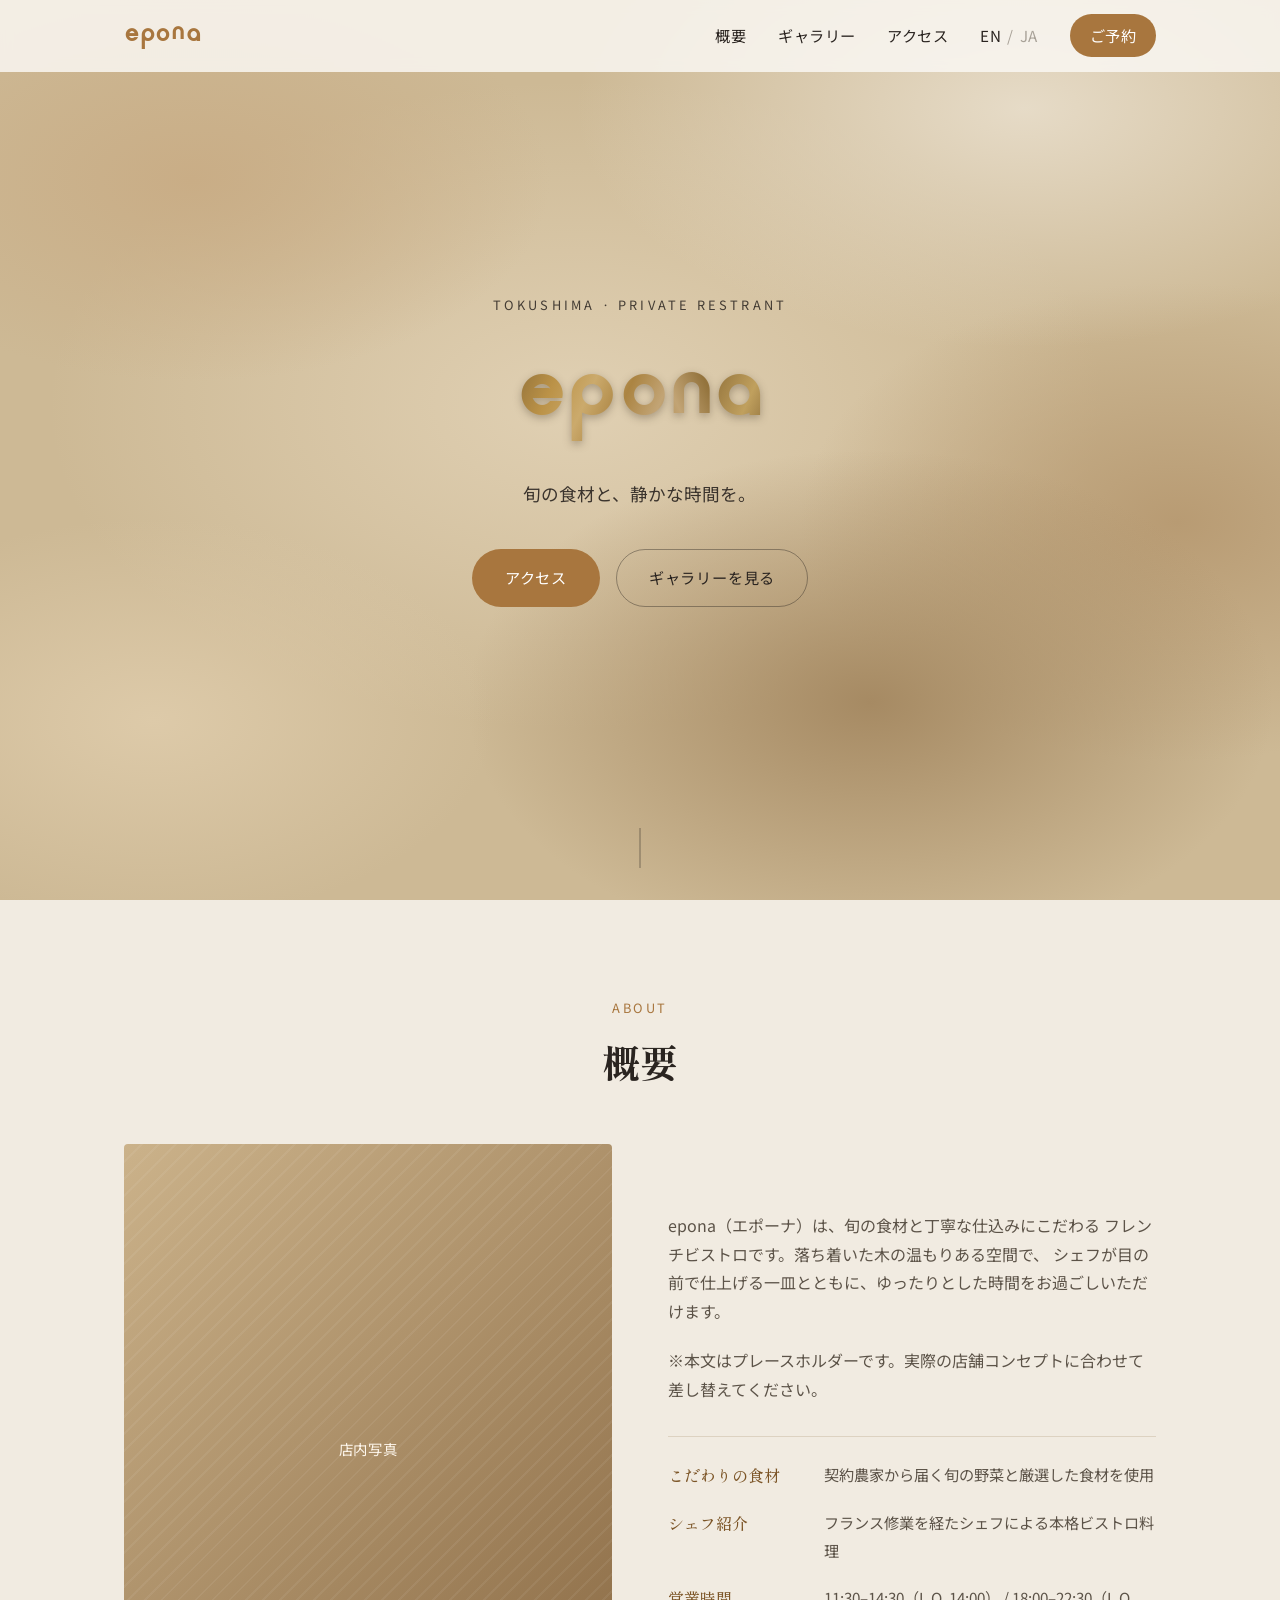
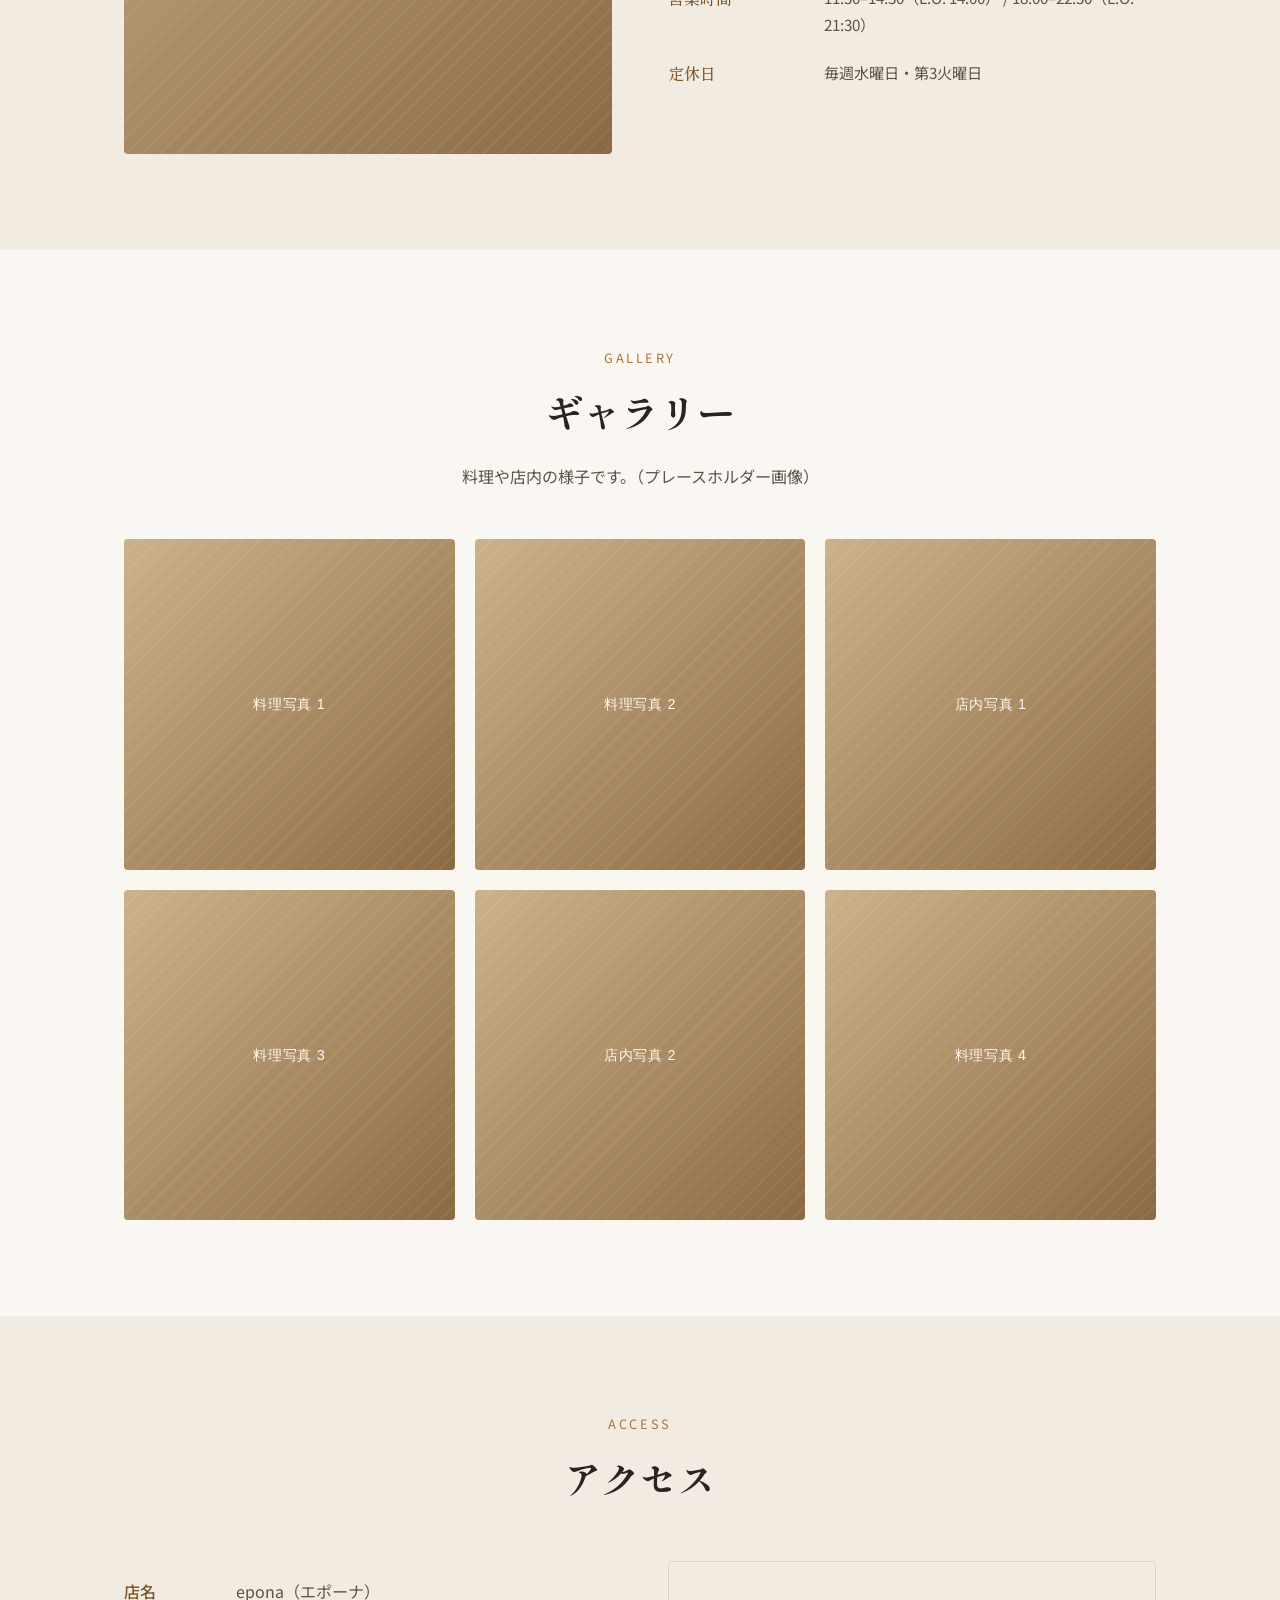
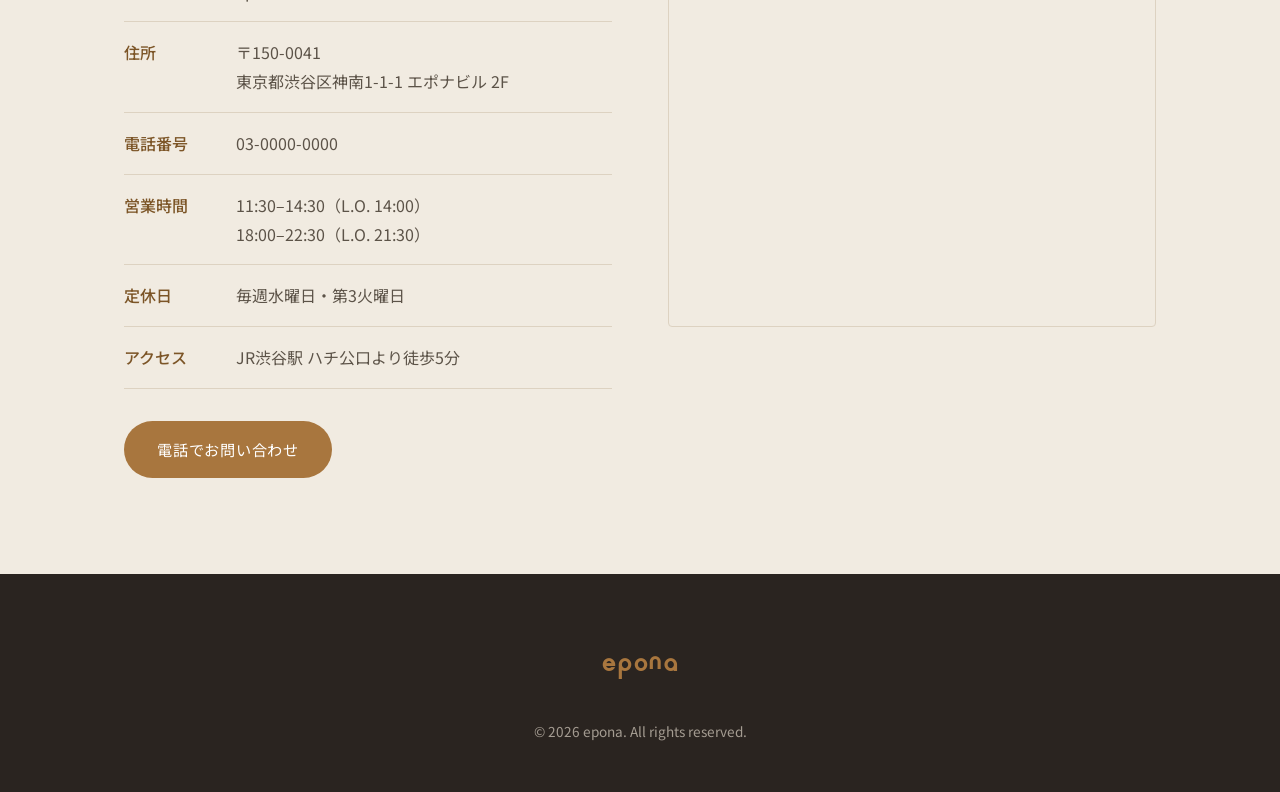
==== index.html @ c5a146dd "HEROエリアのロゴ色を変更 - 文字色をゴールド+グラデーションに変更 - 影を追加" ====
<!DOCTYPE html>
<html lang="ja">
<head>
<meta charset="UTF-8">
<meta name="viewport" content="width=device-width, initial-scale=1.0">
<title>epona | レストラン</title>
<meta name="description" content="epona（エポーナ）の公式ページ。こだわりの料理と落ち着いた空間をご紹介します。">
<link rel="preconnect" href="https://fonts.googleapis.com">
<link rel="preconnect" href="https://fonts.gstatic.com" crossorigin>
<link href="https://fonts.googleapis.com/css2?family=Shippori+Mincho:wght@500;700&family=Noto+Sans+JP:wght@300;400;500;700&display=swap" rel="stylesheet">
<link rel="stylesheet" href="css/style.css">
</head>
<body>

<header class="header" id="header">
  <div class="header__inner container">
    <a href="#top" class="logo" aria-label="epona"><span aria-hidden="true">epo<span class="n-flip n-flip-logo">u</span>a</span></a>
    <nav class="nav" id="nav">
      <a href="#about" class="nav__link">概要</a>
      <a href="#gallery" class="nav__link">ギャラリー</a>
      <a href="#access" class="nav__link">アクセス</a>
      <div class="nav__lang">
        <a href="/en/" class="nav__lang-item">EN</a>
        <span class="nav__lang-sep" aria-hidden="true">/</span>
        <span class="nav__lang-item is-current" aria-current="page">JA</span>
      </div>
      <a href="tel:0300000000" class="nav__link nav__link--cta">ご予約</a>
    </nav>
    <button class="hamburger" id="hamburger" aria-label="メニューを開く" aria-expanded="false">
      <span></span><span></span><span></span>
    </button>
  </div>
</header>

<main>

  <!-- ===== Hero ===== -->
  <section class="hero" id="top">
    <div class="hero__bg" aria-hidden="true"></div>
    <div class="hero__content">
      <p class="hero__eyebrow">TOKUSHIMA · PRIVATE RESTRANT</p>
      <h1 class="hero__title" aria-label="epona"><span aria-hidden="true" class="gold-text">epo<span class="n-flip">u</span>a</span></h1>
      <p class="hero__lead">旬の食材と、静かな時間を。</p>
      <div class="hero__actions">
        <a href="#access" class="btn btn--primary">アクセス</a>
        <a href="#gallery" class="btn btn--outline">ギャラリーを見る</a>
      </div>
    </div>
    <a href="#about" class="scroll-cue" aria-label="下にスクロール">
      <span></span>
    </a>
  </section>

  <!-- ===== 概要 ===== -->
  <section class="section about" id="about">
    <div class="container">
      <p class="section__eyebrow">ABOUT</p>
      <h2 class="section__title">概要</h2>

      <div class="about__grid">
        <div class="about__image placeholder-img" aria-hidden="true">
          <span>店内写真</span>
        </div>
        <div class="about__text">
          <p>
            epona（エポーナ）は、旬の食材と丁寧な仕込みにこだわる
            フレンチビストロです。落ち着いた木の温もりある空間で、
            シェフが目の前で仕上げる一皿とともに、ゆったりとした時間をお過ごしいただけます。
          </p>
          <p>
            ※本文はプレースホルダーです。実際の店舗コンセプトに合わせて差し替えてください。
          </p>

          <ul class="about__features">
            <li>
              <strong>こだわりの食材</strong>
              <span>契約農家から届く旬の野菜と厳選した食材を使用</span>
            </li>
            <li>
              <strong>シェフ紹介</strong>
              <span>フランス修業を経たシェフによる本格ビストロ料理</span>
            </li>
            <li>
              <strong>営業時間</strong>
              <span>11:30–14:30（L.O. 14:00） / 18:00–22:30（L.O. 21:30）</span>
            </li>
            <li>
              <strong>定休日</strong>
              <span>毎週水曜日・第3火曜日</span>
            </li>
          </ul>
        </div>
      </div>
    </div>
  </section>

  <!-- ===== ギャラリー ===== -->
  <section class="section gallery" id="gallery">
    <div class="container">
      <p class="section__eyebrow">GALLERY</p>
      <h2 class="section__title">ギャラリー</h2>
      <p class="section__lead">料理や店内の様子です。（プレースホルダー画像）</p>

      <div class="gallery__grid">
        <button class="gallery__item placeholder-img" data-caption="料理写真 1"><span>料理写真 1</span></button>
        <button class="gallery__item placeholder-img" data-caption="料理写真 2"><span>料理写真 2</span></button>
        <button class="gallery__item placeholder-img" data-caption="店内写真 1"><span>店内写真 1</span></button>
        <button class="gallery__item placeholder-img" data-caption="料理写真 3"><span>料理写真 3</span></button>
        <button class="gallery__item placeholder-img" data-caption="店内写真 2"><span>店内写真 2</span></button>
        <button class="gallery__item placeholder-img" data-caption="料理写真 4"><span>料理写真 4</span></button>
      </div>
    </div>

    <div class="lightbox" id="lightbox">
      <button class="lightbox__close" id="lightboxClose" aria-label="閉じる">&times;</button>
      <div class="lightbox__content placeholder-img">
        <span id="lightboxCaption">料理写真</span>
      </div>
    </div>
  </section>

  <!-- ===== アクセス ===== -->
  <section class="section access" id="access">
    <div class="container">
      <p class="section__eyebrow">ACCESS</p>
      <h2 class="section__title">アクセス</h2>

      <div class="access__grid">
        <div class="access__info">
          <dl>
            <div class="access__row">
              <dt>店名</dt>
              <dd>epona（エポーナ）</dd>
            </div>
            <div class="access__row">
              <dt>住所</dt>
              <dd>〒150-0041<br>東京都渋谷区神南1-1-1 エポナビル 2F</dd>
            </div>
            <div class="access__row">
              <dt>電話番号</dt>
              <dd><a href="tel:0300000000">03-0000-0000</a></dd>
            </div>
            <div class="access__row">
              <dt>営業時間</dt>
              <dd>11:30–14:30（L.O. 14:00）<br>18:00–22:30（L.O. 21:30）</dd>
            </div>
            <div class="access__row">
              <dt>定休日</dt>
              <dd>毎週水曜日・第3火曜日</dd>
            </div>
            <div class="access__row">
              <dt>アクセス</dt>
              <dd>JR渋谷駅 ハチ公口より徒歩5分</dd>
            </div>
          </dl>
          <a href="tel:0300000000" class="btn btn--primary access__call">電話でお問い合わせ</a>
        </div>

        <div class="access__map">
          <iframe
            title="店舗地図"
            src="https://www.google.com/maps?q=%E6%9D%B1%E4%BA%AC%E9%83%BD%E6%B8%8B%E8%B0%B7%E5%8C%BA%E7%A5%9E%E5%8D%971-1-1&z=16&output=embed"
            width="100%"
            height="100%"
            style="border:0;"
            allowfullscreen=""
            loading="lazy"
            referrerpolicy="no-referrer-when-downgrade">
          </iframe>
        </div>
      </div>
    </div>
  </section>

</main>

<footer class="footer">
  <div class="container footer__inner">
    <p class="logo logo--footer" aria-label="epona"><span aria-hidden="true">epo<span class="n-flip n-flip-logo">u</span>a</span></p>
    <p class="footer__copy">&copy; 2026 epona. All rights reserved.</p>
  </div>
</footer>

<script src="js/script.js"></script>
</body>
</html>
---- css/style.css ----
@font-face {
  font-family: "Aqua Grotesque";
  src: url("../fonts/aqua.ttf") format("truetype");
  font-weight: normal;
  font-style: normal;
  font-display: swap;
}

:root {
  --color-bg: #faf7f2;
  --color-bg-alt: #f1ebe1;
  --color-ink: #2a2420;
  --color-ink-soft: #5c5348;
  --color-accent: #a8763e;
  --color-accent-dark: #7c5527;
  --color-line: #ddd2c1;
  --font-serif: "Shippori Mincho", serif;
  --font-sans: "Noto Sans JP", sans-serif;
  --font-logo: "Aqua Grotesque", sans-serif;
  --header-h: 72px;
}

* {
  box-sizing: border-box;
}

html {
  scroll-behavior: smooth;
}

body {
  margin: 0;
  font-family: var(--font-sans);
  color: var(--color-ink);
  background: var(--color-bg);
  line-height: 1.8;
}

img {
  max-width: 100%;
  display: block;
}

a {
  color: inherit;
  text-decoration: none;
}

.container {
  max-width: 1080px;
  margin: 0 auto;
  padding: 0 24px;
}

/* ===== Placeholder image blocks ===== */
.placeholder-img {
  background:
    repeating-linear-gradient(135deg, rgba(255,255,255,0.06) 0 2px, transparent 2px 12px),
    linear-gradient(135deg, #cbb28a, #8a6a44);
  color: #fff8ee;
  display: flex;
  align-items: center;
  justify-content: center;
  text-align: center;
  font-size: 0.9rem;
  letter-spacing: 0.05em;
  border: none;
  cursor: default;
}

/* ===== Header ===== */
.header {
  position: fixed;
  top: 0;
  left: 0;
  right: 0;
  height: var(--header-h);
  display: flex;
  align-items: center;
  z-index: 100;
  background: rgba(250, 247, 242, 0.85);
  backdrop-filter: blur(6px);
  border-bottom: 1px solid transparent;
  transition: background 0.3s ease, border-color 0.3s ease;
}

.header__inner {
  display: flex;
  align-items: center;
  justify-content: space-between;
  width: 100%;
}

.n-flip {
  display: inline-block;
  transform: scaleY(-1) translateY(var(--n-flip-offset, 0.05em));
}

.n-flip-logo {
  --n-flip-offset: 0.085em;
}

.gold-text .n-flip {
  background-image: inherit;
  background-size: 480% 100%;
  background-position: 74% center;
  background-clip: text;
  -webkit-background-clip: text;
  -webkit-text-fill-color: transparent;
}

.logo {
  font-family: var(--font-logo);
  font-size: 1.4rem;
  font-weight: 700;
  letter-spacing: 0.03em;
  color: var(--color-ink);
}

.logo span {
  color: var(--color-accent);
}

.nav {
  display: flex;
  align-items: center;
  gap: 32px;
}

.nav__link {
  font-size: 0.95rem;
  letter-spacing: 0.03em;
  position: relative;
}

.nav__link:not(.nav__link--cta)::after {
  content: "";
  position: absolute;
  left: 0;
  bottom: -4px;
  width: 0;
  height: 1px;
  background: var(--color-accent);
  transition: width 0.25s ease;
}

.nav__link:not(.nav__link--cta):hover::after {
  width: 100%;
}

.nav__link--cta {
  background: var(--color-accent);
  color: #fff;
  padding: 8px 20px;
  border-radius: 999px;
  transition: background 0.2s ease;
}

.nav__link--cta:hover {
  background: var(--color-accent-dark);
}

.nav__lang {
  display: flex;
  align-items: center;
  justify-content: center;
  gap: 6px;
  font-size: 0.95rem;
  letter-spacing: 0.03em;
}

.nav__lang-sep {
  color: var(--color-ink-soft);
  opacity: 0.5;
}

.nav__lang-item:not(.is-current) {
  position: relative;
}

.nav__lang-item:not(.is-current)::after {
  content: "";
  position: absolute;
  left: 0;
  bottom: -4px;
  width: 0;
  height: 1px;
  background: var(--color-accent);
  transition: width 0.25s ease;
}

.nav__lang-item:not(.is-current):hover::after {
  width: 100%;
}

.nav__lang-item.is-current {
  color: var(--color-ink-soft);
  opacity: 0.5;
  pointer-events: none;
}

.hamburger {
  display: none;
  flex-direction: column;
  justify-content: center;
  gap: 5px;
  width: 40px;
  height: 40px;
  background: none;
  border: none;
  cursor: pointer;
  padding: 0;
}

.hamburger span {
  display: block;
  height: 2px;
  background: var(--color-ink);
  border-radius: 2px;
  transition: transform 0.25s ease, opacity 0.25s ease;
}

.hamburger.is-open span:nth-child(1) {
  transform: translateY(7px) rotate(45deg);
}
.hamburger.is-open span:nth-child(2) {
  opacity: 0;
}
.hamburger.is-open span:nth-child(3) {
  transform: translateY(-7px) rotate(-45deg);
}

/* ===== Hero ===== */
.hero {
  position: relative;
  height: 100vh;
  min-height: 560px;
  display: flex;
  align-items: center;
  justify-content: center;
  text-align: center;
  overflow: hidden;
  color: var(--color-ink);
}

.hero__bg {
  position: absolute;
  inset: 0;
  background:
    radial-gradient(ellipse 40% 32% at 15% 20%, #c9ad86 0%, transparent 70%),
    radial-gradient(ellipse 50% 38% at 80% 12%, #e6dbc7 0%, transparent 70%),
    radial-gradient(ellipse 45% 40% at 68% 78%, #a68a63 0%, transparent 70%),
    radial-gradient(ellipse 38% 32% at 12% 80%, #ddcaa9 0%, transparent 70%),
    radial-gradient(ellipse 42% 38% at 92% 58%, #b89b73 0%, transparent 70%),
    radial-gradient(ellipse 55% 48% at 45% 45%, #e0d0b3 0%, transparent 75%),
    #cdb995;
  z-index: -1;
}

.hero__eyebrow {
  letter-spacing: 0.25em;
  font-size: 0.8rem;
  margin: 0 0 16px;
  opacity: 0.85;
}

.hero__title {
  font-family: var(--font-logo);
  font-size: clamp(2.6rem, 7vw, 4.5rem);
  margin: 0 0 16px;
  letter-spacing: 0.02em;
}

.gold-text {
  color: #b8860b;
  background-image: linear-gradient(
    115deg,
    #8a6b38 0%,
    #bb9247 18%,
    #cbaa6c 32%,
    #ab8442 45%,
    #c2a475 58%,
    #93733c 72%,
    #c0a05e 88%,
    #8a6b38 100%
  );
  background-clip: text;
  -webkit-background-clip: text;
  -webkit-text-fill-color: transparent;
  filter: drop-shadow(0 3px 4px rgba(40, 28, 10, 0.3));
}

.hero__lead {
  font-size: 1.1rem;
  margin: 0 0 40px;
  opacity: 0.9;
}

.hero__actions {
  display: flex;
  gap: 16px;
  justify-content: center;
  flex-wrap: wrap;
}

.btn {
  display: inline-block;
  padding: 14px 32px;
  border-radius: 999px;
  font-size: 0.95rem;
  letter-spacing: 0.05em;
  border: 1px solid transparent;
  transition: transform 0.2s ease, background 0.2s ease, color 0.2s ease;
}

.btn:hover {
  transform: translateY(-2px);
}

.btn--primary {
  background: var(--color-accent);
  color: #fff;
}

.btn--primary:hover {
  background: var(--color-accent-dark);
}

.btn--outline {
  border-color: rgba(42, 36, 32, 0.4);
  color: var(--color-ink);
}

.btn--outline:hover {
  background: rgba(42, 36, 32, 0.08);
}

.scroll-cue {
  position: absolute;
  bottom: 32px;
  left: 50%;
  transform: translateX(-50%);
}

.scroll-cue span {
  display: block;
  width: 1px;
  height: 40px;
  background: rgba(42, 36, 32, 0.5);
  animation: scrollCue 1.8s ease-in-out infinite;
}

@keyframes scrollCue {
  0% { transform: scaleY(0); transform-origin: top; opacity: 0; }
  40% { transform: scaleY(1); transform-origin: top; opacity: 1; }
  60% { transform: scaleY(1); transform-origin: bottom; opacity: 1; }
  100% { transform: scaleY(0); transform-origin: bottom; opacity: 0; }
}

/* ===== Sections ===== */
.section {
  padding: 96px 0;
}

.section:nth-of-type(even) {
  background: var(--color-bg-alt);
}

.section__eyebrow {
  color: var(--color-accent);
  letter-spacing: 0.2em;
  font-size: 0.8rem;
  margin: 0 0 8px;
  text-align: center;
}

.section__title {
  font-family: var(--font-serif);
  font-size: clamp(1.8rem, 4vw, 2.4rem);
  text-align: center;
  margin: 0 0 16px;
}

.section__lead {
  text-align: center;
  color: var(--color-ink-soft);
  margin: 0 0 48px;
}

/* ===== About ===== */
.about__grid {
  display: grid;
  grid-template-columns: 1fr 1fr;
  gap: 56px;
  align-items: center;
  margin-top: 48px;
}

.about__image {
  aspect-ratio: 4 / 5;
  border-radius: 4px;
}

.about__text p {
  color: var(--color-ink-soft);
  margin: 0 0 20px;
}

.about__features {
  list-style: none;
  margin: 32px 0 0;
  padding: 24px 0 0;
  border-top: 1px solid var(--color-line);
  display: grid;
  gap: 20px;
}

.about__features li {
  display: grid;
  grid-template-columns: 140px 1fr;
  gap: 16px;
}

.about__features strong {
  font-family: var(--font-serif);
  color: var(--color-accent-dark);
  font-weight: 500;
}

.about__features span {
  color: var(--color-ink-soft);
  font-size: 0.95rem;
}

/* ===== Gallery ===== */
.gallery__grid {
  display: grid;
  grid-template-columns: repeat(3, 1fr);
  gap: 20px;
}

.gallery__item {
  aspect-ratio: 1 / 1;
  border-radius: 4px;
  width: 100%;
  padding: 0;
  transition: transform 0.25s ease, box-shadow 0.25s ease;
}

.gallery__item:hover {
  transform: translateY(-4px);
  box-shadow: 0 12px 24px rgba(42, 36, 32, 0.15);
}

.lightbox {
  position: fixed;
  inset: 0;
  background: rgba(20, 15, 10, 0.85);
  display: none;
  align-items: center;
  justify-content: center;
  z-index: 200;
  padding: 40px;
}

.lightbox.is-open {
  display: flex;
}

.lightbox__content {
  width: min(600px, 100%);
  aspect-ratio: 4 / 3;
  border-radius: 8px;
  font-size: 1.1rem;
}

.lightbox__close {
  position: absolute;
  top: 24px;
  right: 32px;
  background: none;
  border: none;
  color: #fff8ee;
  font-size: 2.5rem;
  line-height: 1;
  cursor: pointer;
}

/* ===== Access ===== */
.access__grid {
  display: grid;
  grid-template-columns: 1fr 1fr;
  gap: 56px;
  align-items: start;
  margin-top: 48px;
}

.access__info dl {
  margin: 0;
}

.access__row {
  display: grid;
  grid-template-columns: 96px 1fr;
  gap: 16px;
  padding: 16px 0;
  border-bottom: 1px solid var(--color-line);
}

.access__row dt {
  color: var(--color-accent-dark);
  font-weight: 500;
}

.access__row dd {
  margin: 0;
  color: var(--color-ink-soft);
}

.access__call {
  margin-top: 32px;
  display: inline-block;
}

.access__map {
  aspect-ratio: 4 / 3;
  border-radius: 4px;
  overflow: hidden;
  border: 1px solid var(--color-line);
}

/* ===== Footer ===== */
.footer {
  background: var(--color-ink);
  color: #d8cfc2;
  padding: 48px 0;
}

.footer__inner {
  display: flex;
  flex-direction: column;
  align-items: center;
  gap: 12px;
  text-align: center;
}

.logo--footer {
  color: #fff8ee;
}

.footer__copy {
  font-size: 0.85rem;
  opacity: 0.7;
  margin: 0;
}

/* ===== Responsive ===== */
@media (max-width: 860px) {
  .about__grid,
  .access__grid {
    grid-template-columns: 1fr;
  }

  .gallery__grid {
    grid-template-columns: repeat(2, 1fr);
  }
}

@media (max-width: 720px) {
  .nav {
    position: fixed;
    top: var(--header-h);
    left: 0;
    right: 0;
    background: var(--color-bg);
    flex-direction: column;
    align-items: stretch;
    padding: 24px;
    gap: 20px;
    border-bottom: 1px solid var(--color-line);
    transform: translateY(-120%);
    opacity: 0;
    transition: transform 0.3s ease, opacity 0.3s ease;
  }

  .nav.is-open {
    transform: translateY(0);
    opacity: 1;
  }

  .nav__link {
    text-align: center;
  }

  .hamburger {
    display: flex;
  }

  .about__features li {
    grid-template-columns: 1fr;
    gap: 4px;
  }

  .access__row {
    grid-template-columns: 1fr;
    gap: 4px;
  }
}
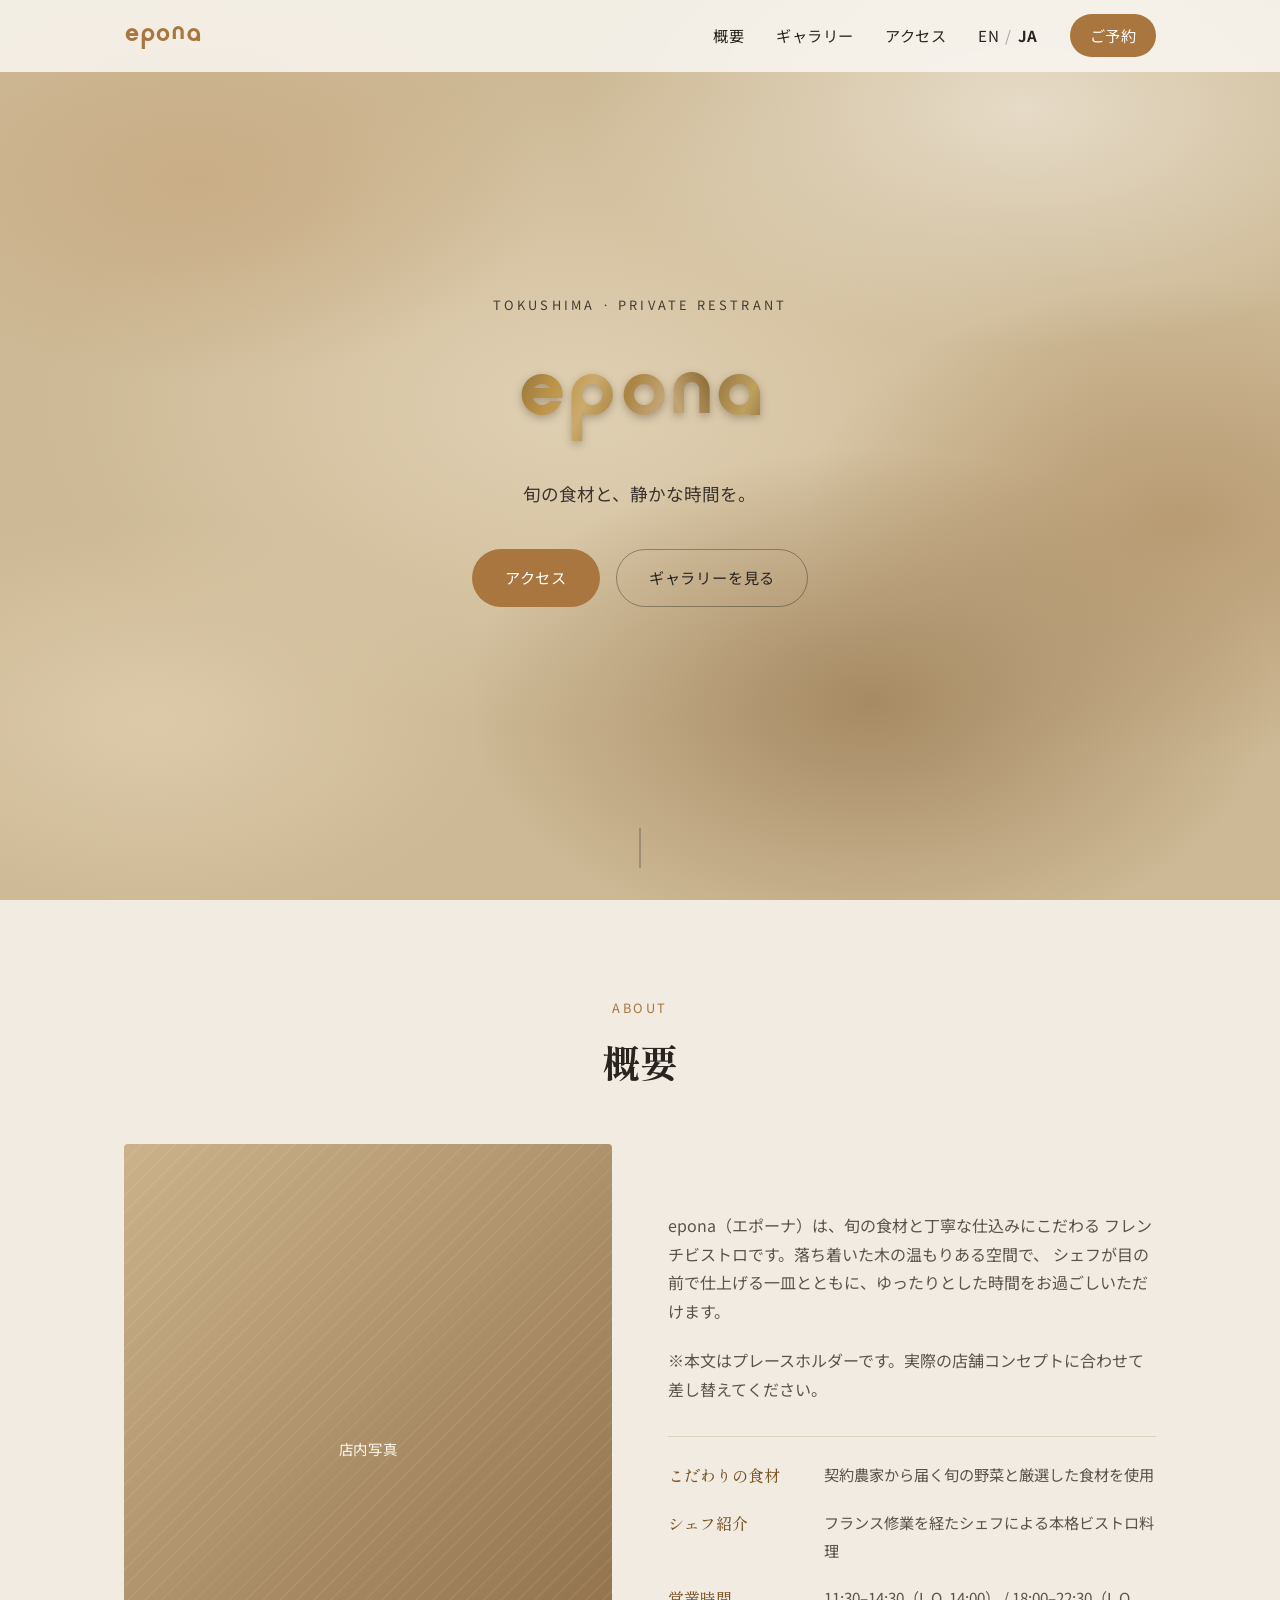
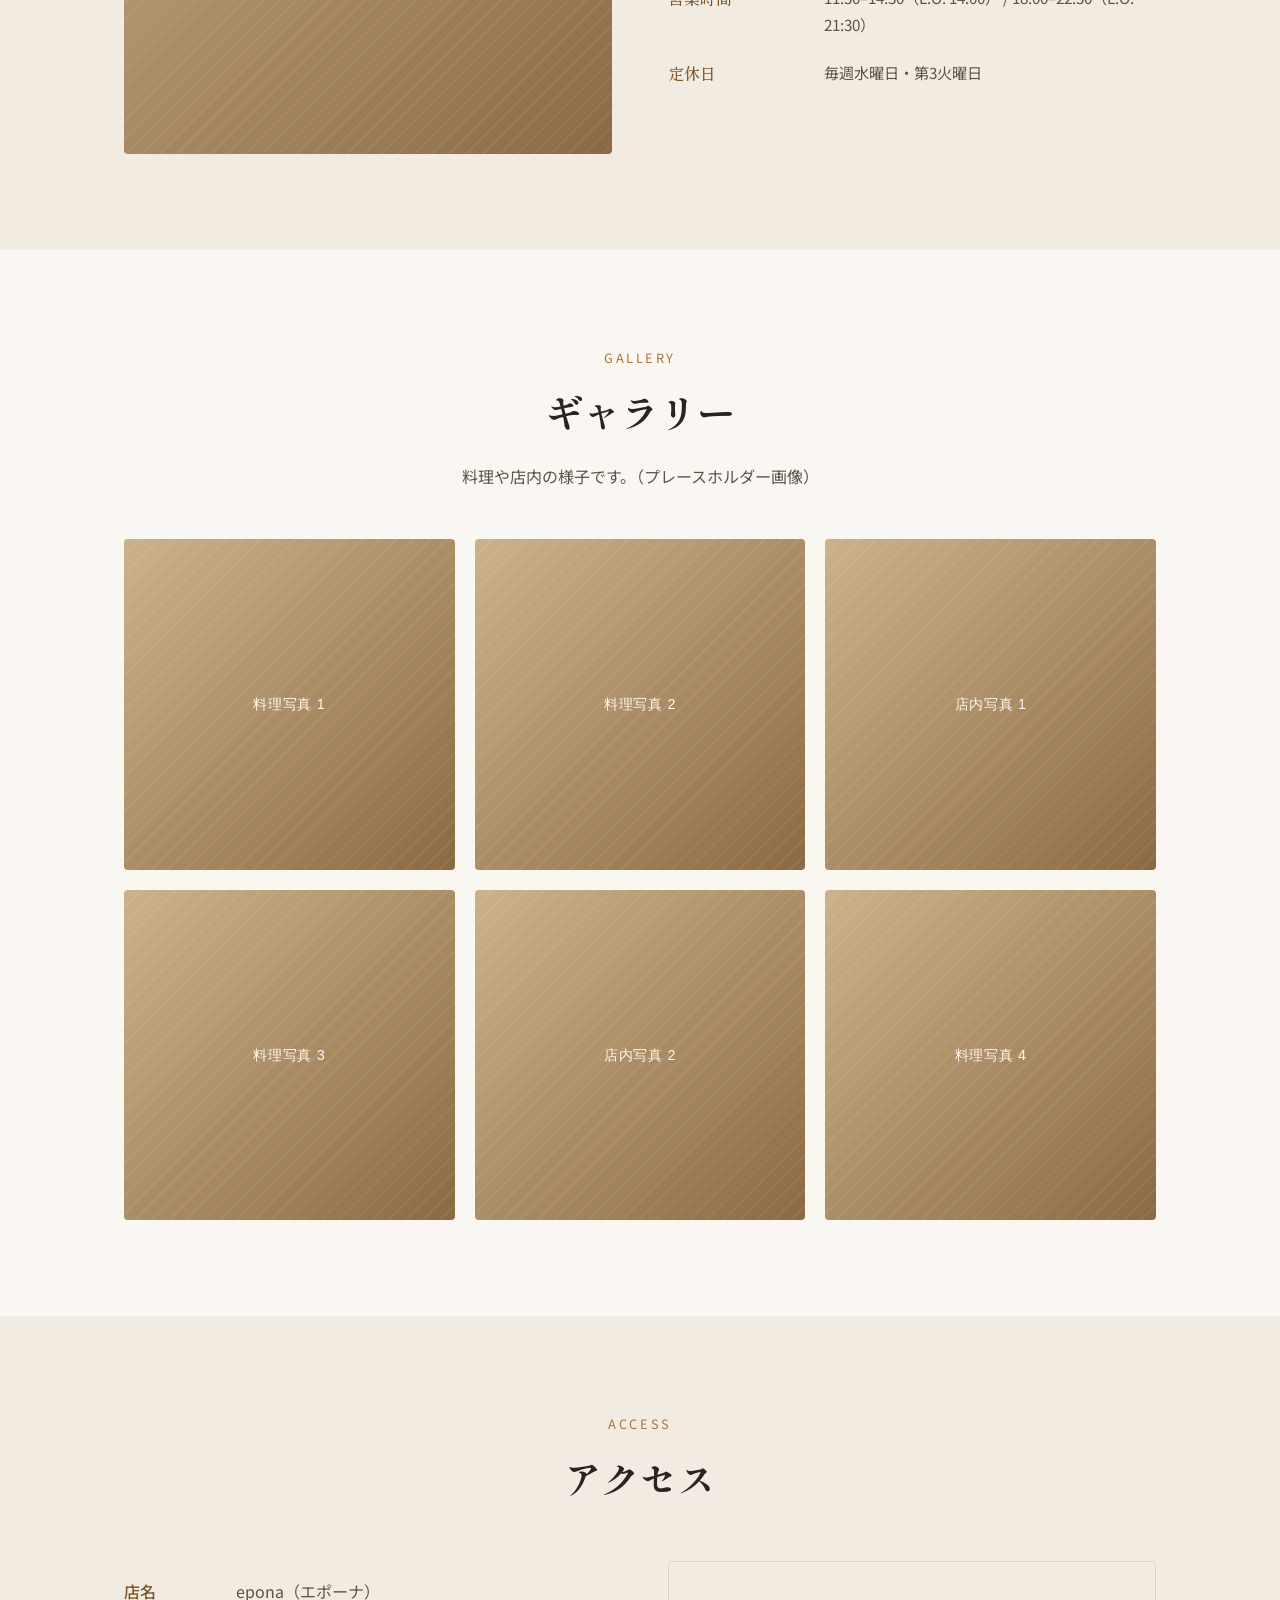
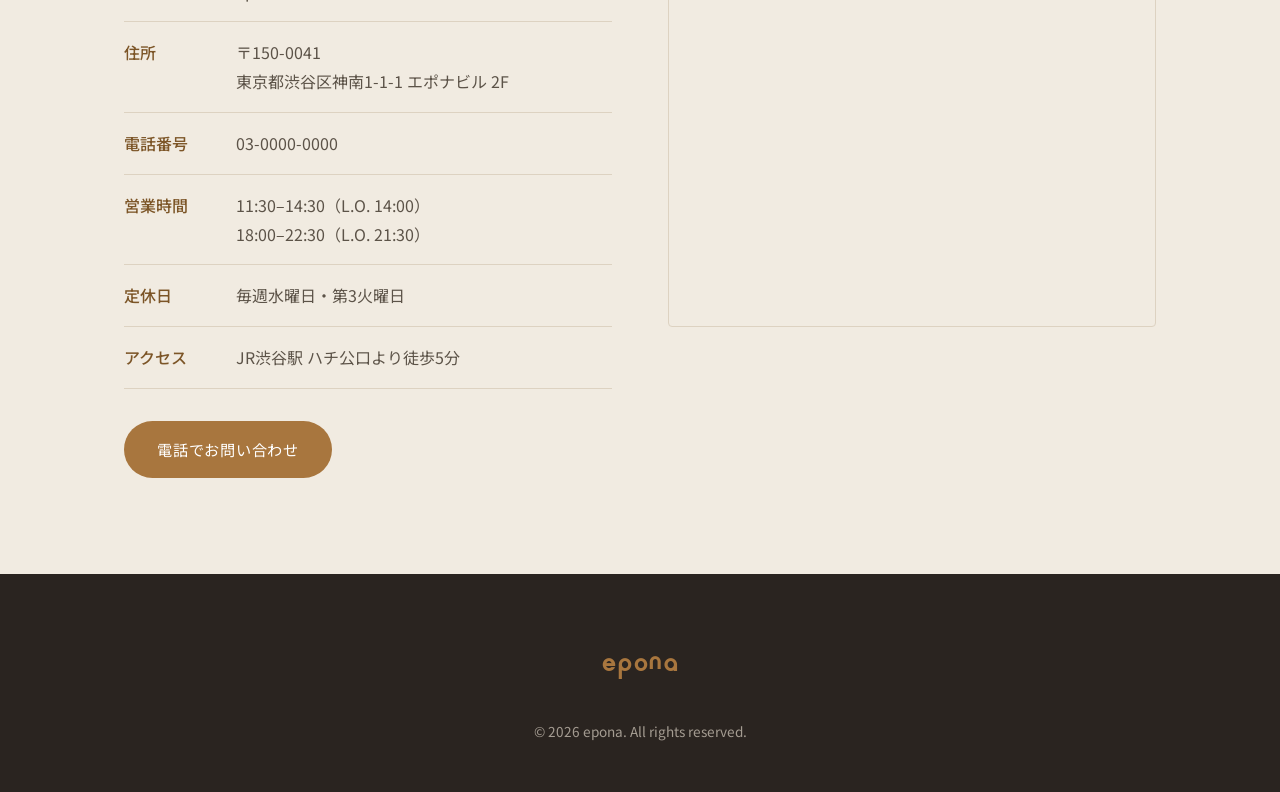
==== commit 3fd6dfcb: "多言語のリンク表示を修正 現在表示している言語の非活性をやめて、リンクは残し、太字にするようにした。" ====
--- a/index.html
+++ b/index.html
@@ -22,7 +22,7 @@
       <div class="nav__lang">
         <a href="/en/" class="nav__lang-item">EN</a>
         <span class="nav__lang-sep" aria-hidden="true">/</span>
-        <span class="nav__lang-item is-current" aria-current="page">JA</span>
+        <a href="/" class="nav__lang-item is-current" aria-current="page">JA</a>
       </div>
       <a href="tel:0300000000" class="nav__link nav__link--cta">ご予約</a>
     </nav>
--- a/css/style.css
+++ b/css/style.css
@@ -174,11 +174,12 @@
   opacity: 0.5;
 }
 
-.nav__lang-item:not(.is-current) {
+.nav__lang-item {
   position: relative;
-}
-
-.nav__lang-item:not(.is-current)::after {
+  color: inherit;
+}
+
+.nav__lang-item::after {
   content: "";
   position: absolute;
   left: 0;
@@ -189,14 +190,12 @@
   transition: width 0.25s ease;
 }
 
-.nav__lang-item:not(.is-current):hover::after {
+.nav__lang-item:hover::after {
   width: 100%;
 }
 
 .nav__lang-item.is-current {
-  color: var(--color-ink-soft);
-  opacity: 0.5;
-  pointer-events: none;
+  font-weight: 700;
 }
 
 .hamburger {
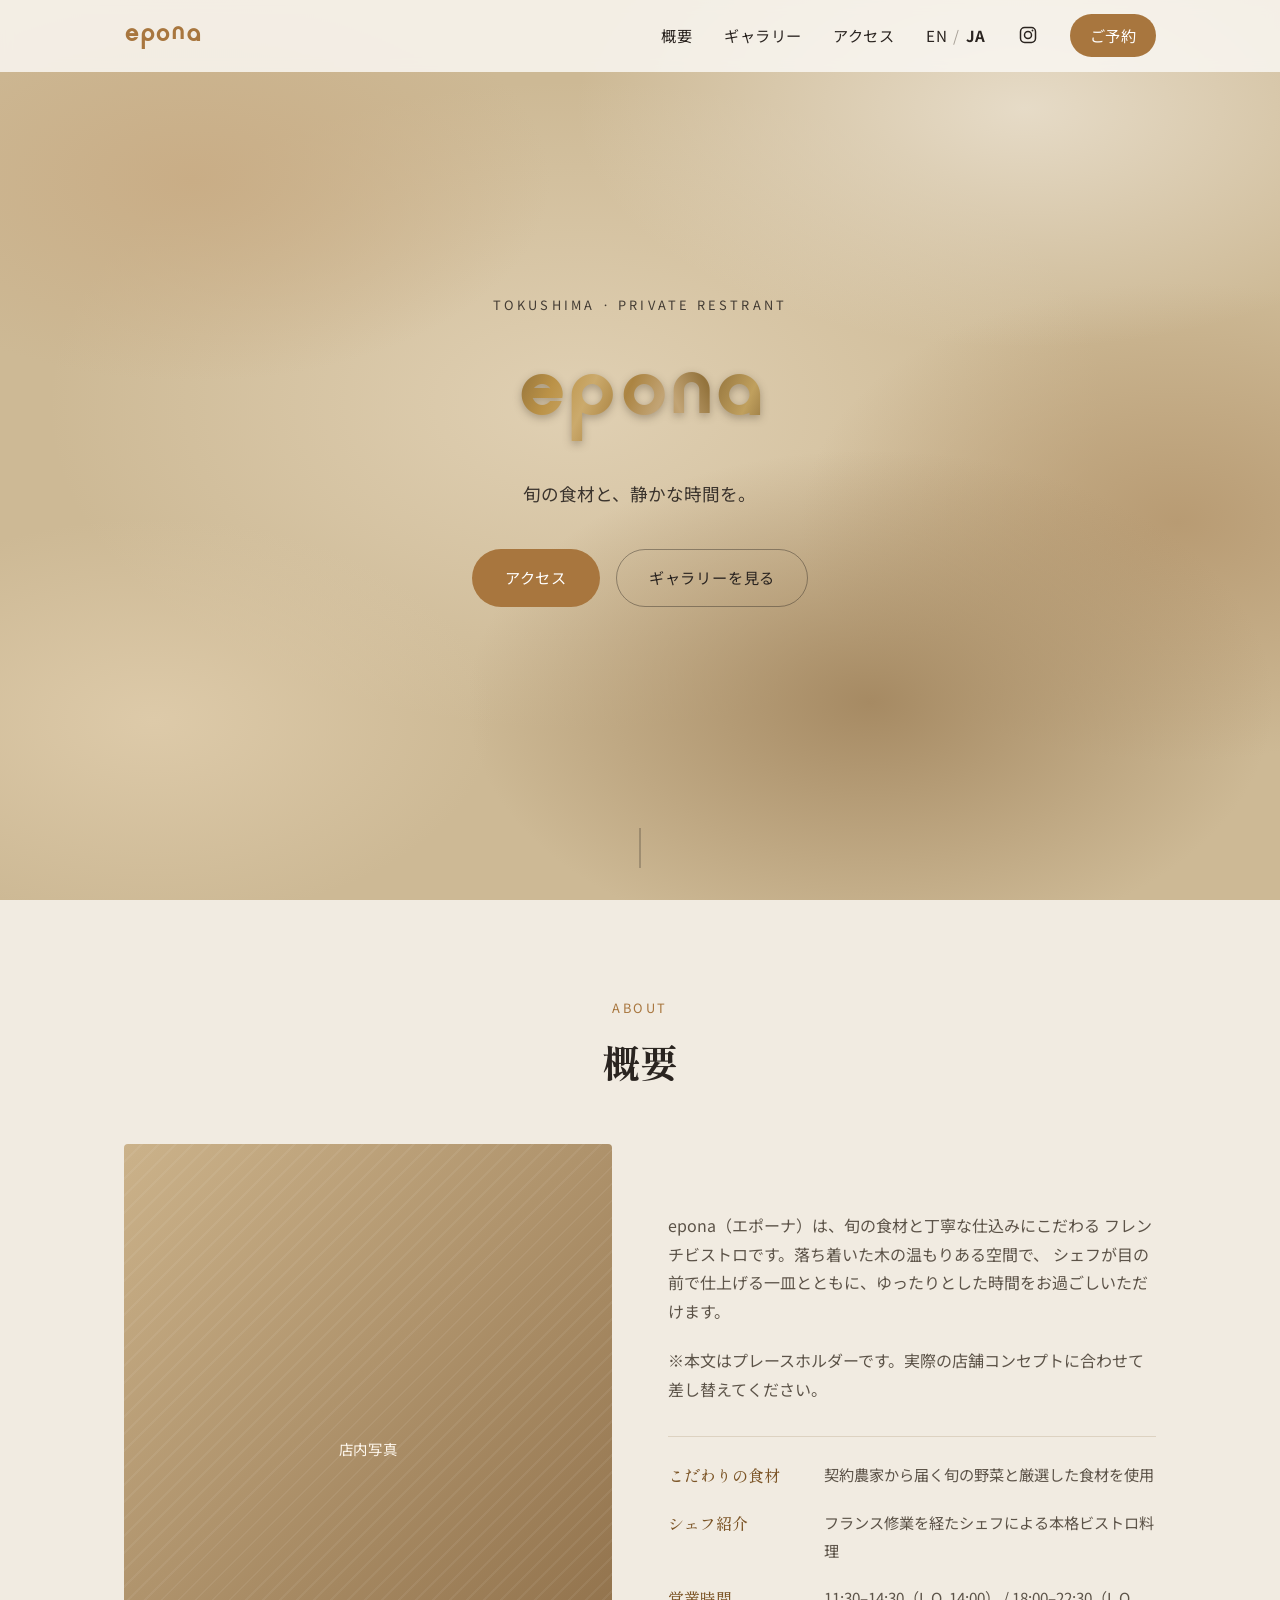
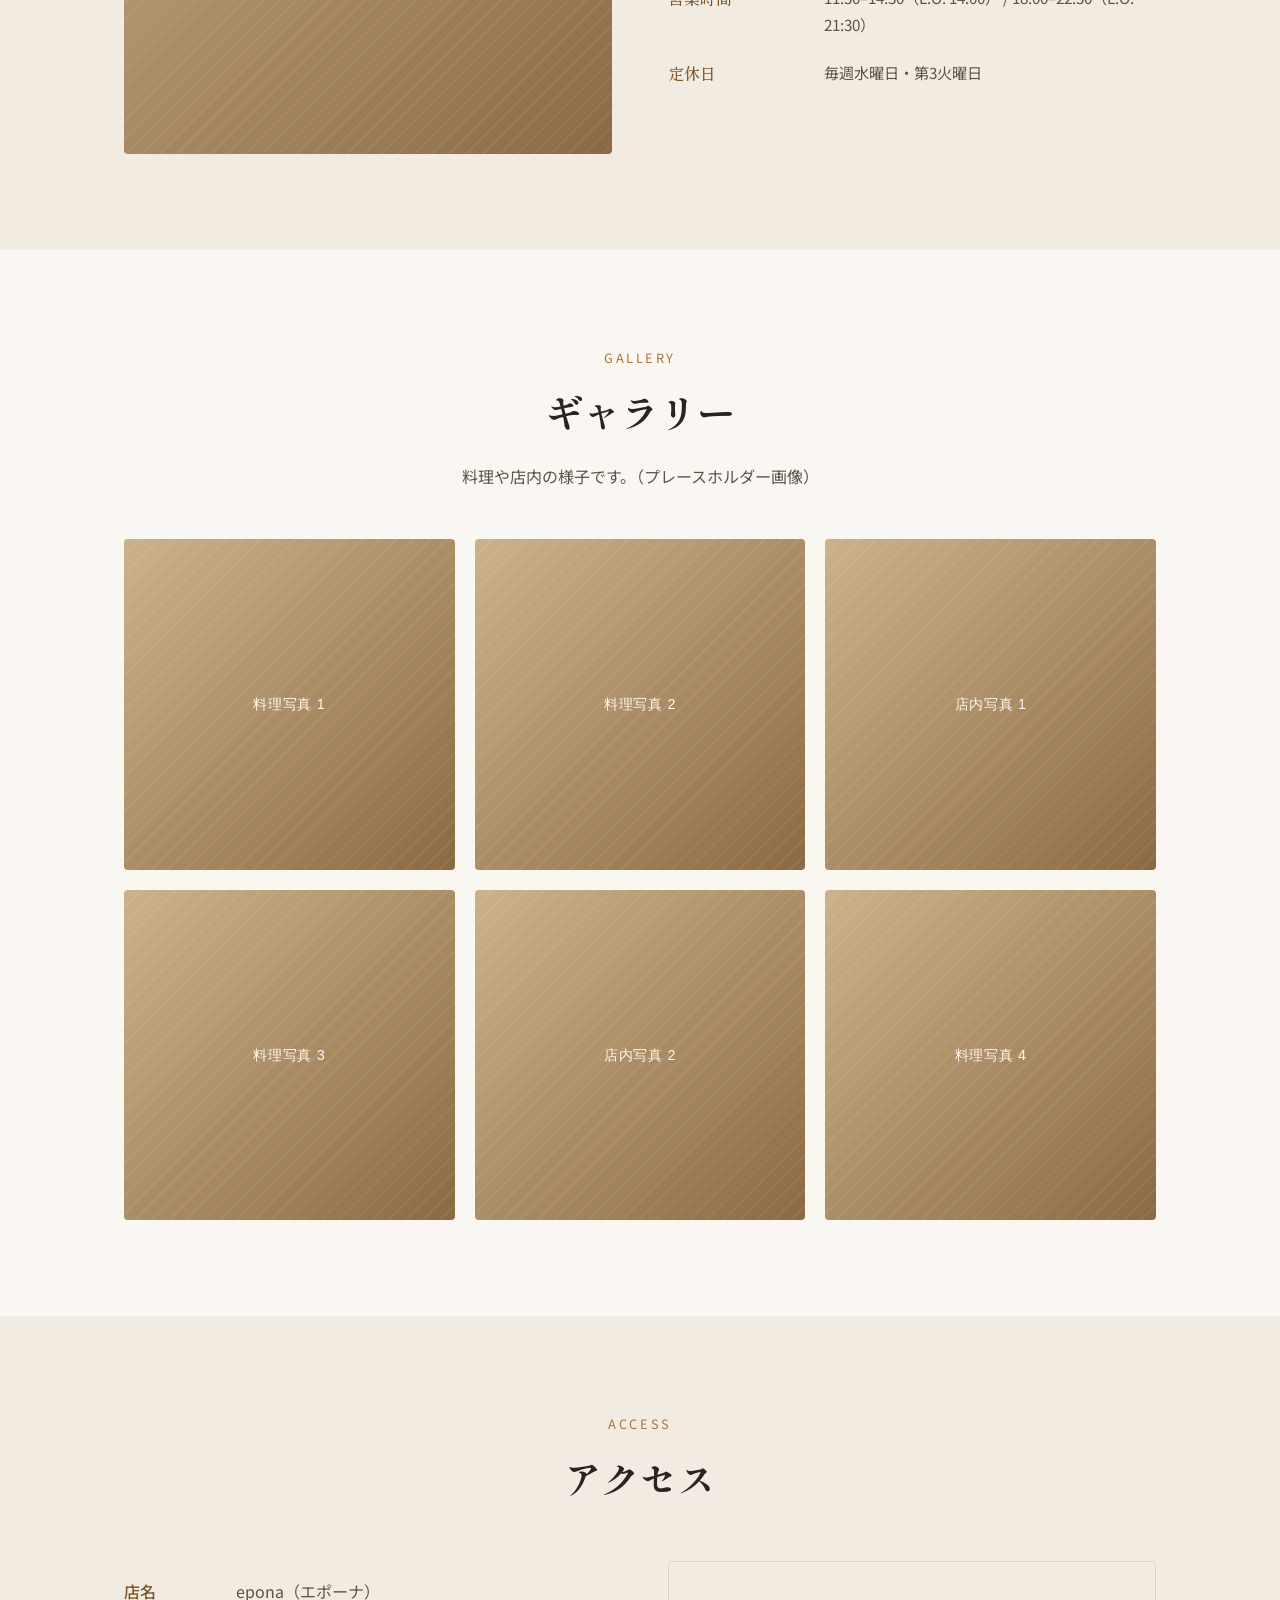
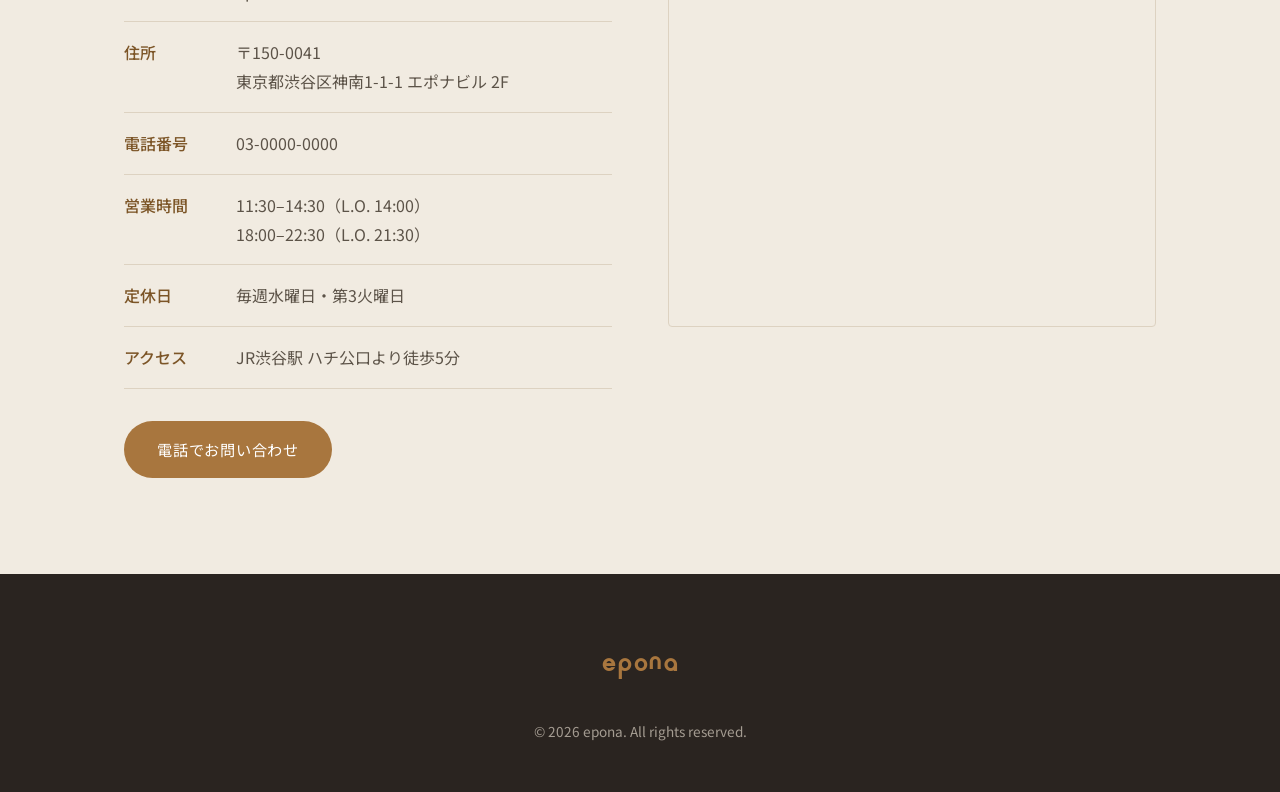
==== commit 44a4b078: "Instagramのリンクを追加 実際のリンク先はまだ空です。" ====
--- a/index.html
+++ b/index.html
@@ -24,6 +24,13 @@
         <span class="nav__lang-sep" aria-hidden="true">/</span>
         <a href="/" class="nav__lang-item is-current" aria-current="page">JA</a>
       </div>
+      <a href="https://www.instagram.com/" class="nav__social" target="_blank" rel="noopener" aria-label="Instagram">
+        <svg viewBox="0 0 24 24" width="20" height="20" fill="none" stroke="currentColor" stroke-width="1.8" aria-hidden="true">
+          <rect x="3" y="3" width="18" height="18" rx="5"/>
+          <circle cx="12" cy="12" r="4.2"/>
+          <circle cx="17.4" cy="6.6" r="1.1" fill="currentColor" stroke="none"/>
+        </svg>
+      </a>
       <a href="tel:0300000000" class="nav__link nav__link--cta">ご予約</a>
     </nav>
     <button class="hamburger" id="hamburger" aria-label="メニューを開く" aria-expanded="false">
--- a/css/style.css
+++ b/css/style.css
@@ -158,6 +158,34 @@
 
 .nav__link--cta:hover {
   background: var(--color-accent-dark);
+}
+
+.nav__social {
+  position: relative;
+  display: inline-flex;
+  align-items: center;
+  justify-content: center;
+  color: var(--color-ink);
+  transition: color 0.2s ease;
+}
+
+.nav__social::after {
+  content: "";
+  position: absolute;
+  left: 0;
+  bottom: -4px;
+  width: 0;
+  height: 1px;
+  background: var(--color-accent);
+  transition: width 0.25s ease;
+}
+
+.nav__social:hover {
+  color: var(--color-accent);
+}
+
+.nav__social:hover::after {
+  width: 100%;
 }
 
 .nav__lang {
@@ -591,6 +619,10 @@
     text-align: center;
   }
 
+  .nav__social {
+    justify-content: center;
+  }
+
   .hamburger {
     display: flex;
   }
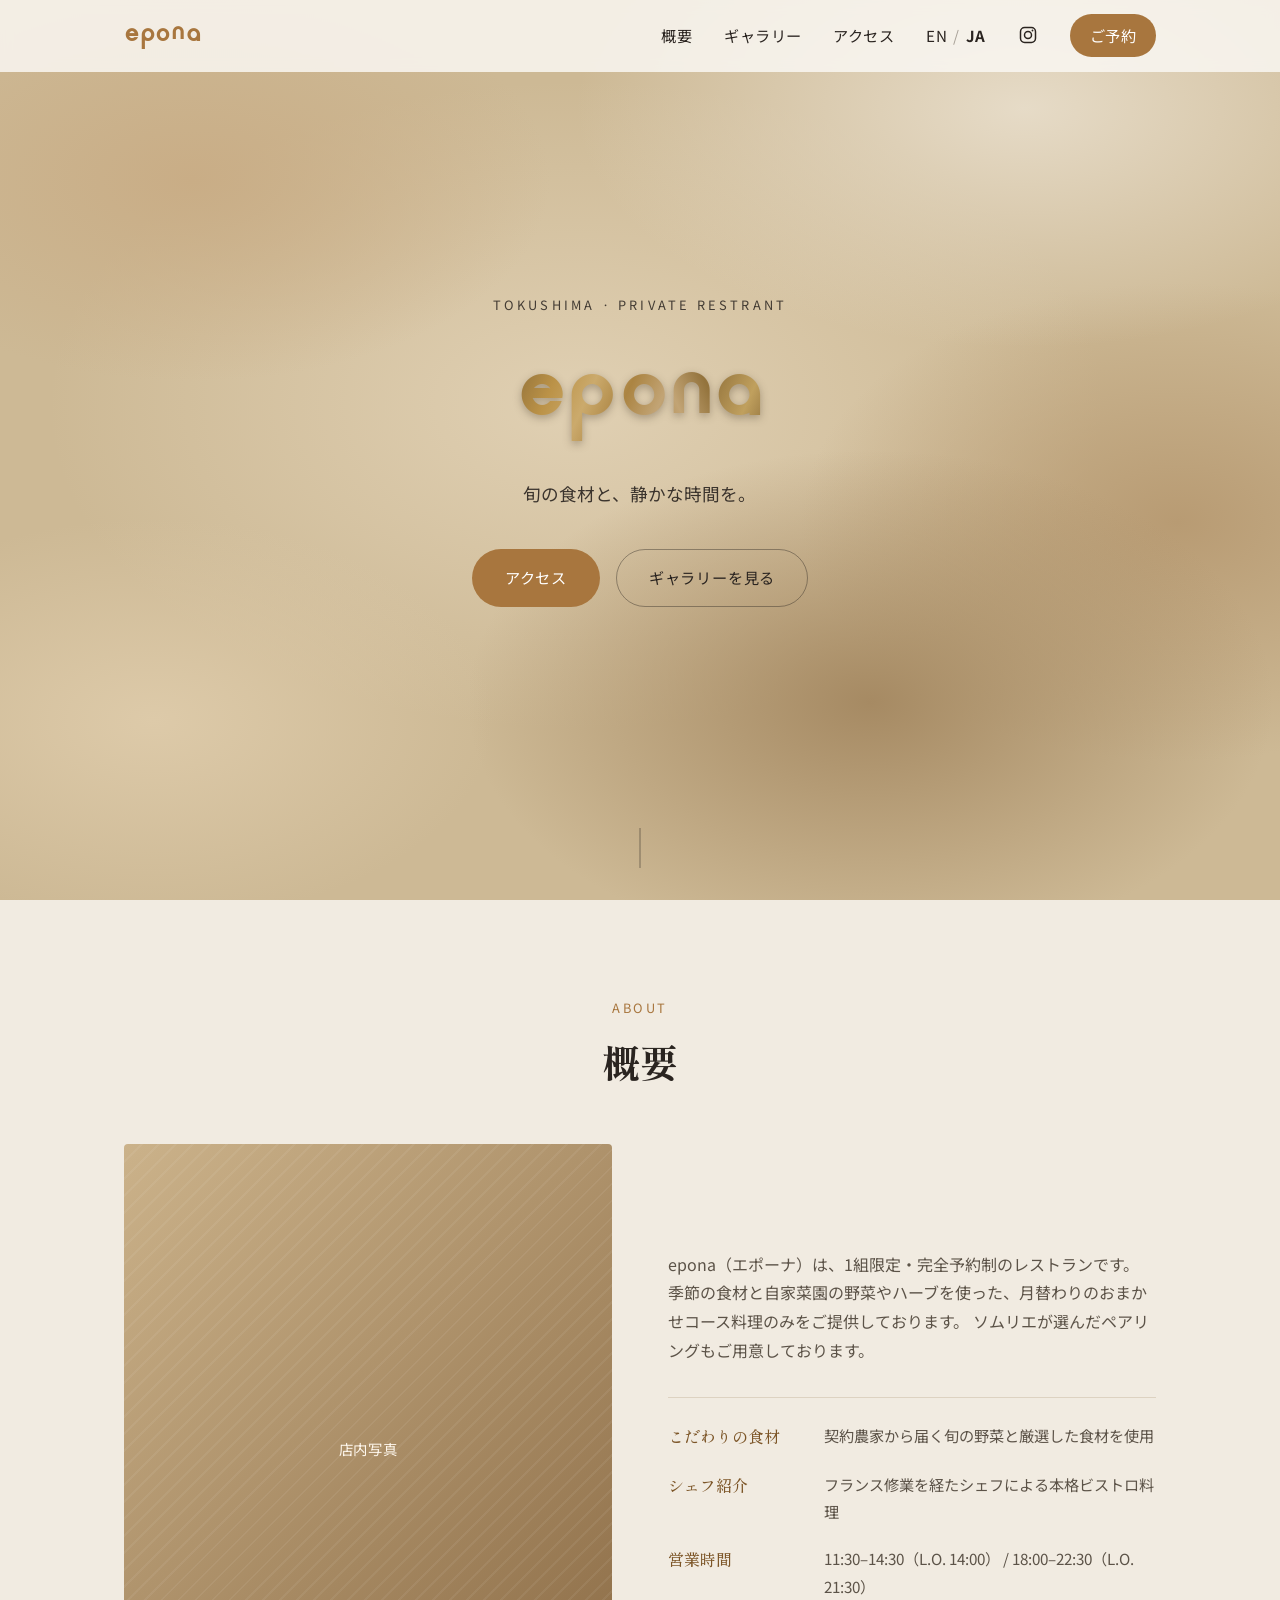
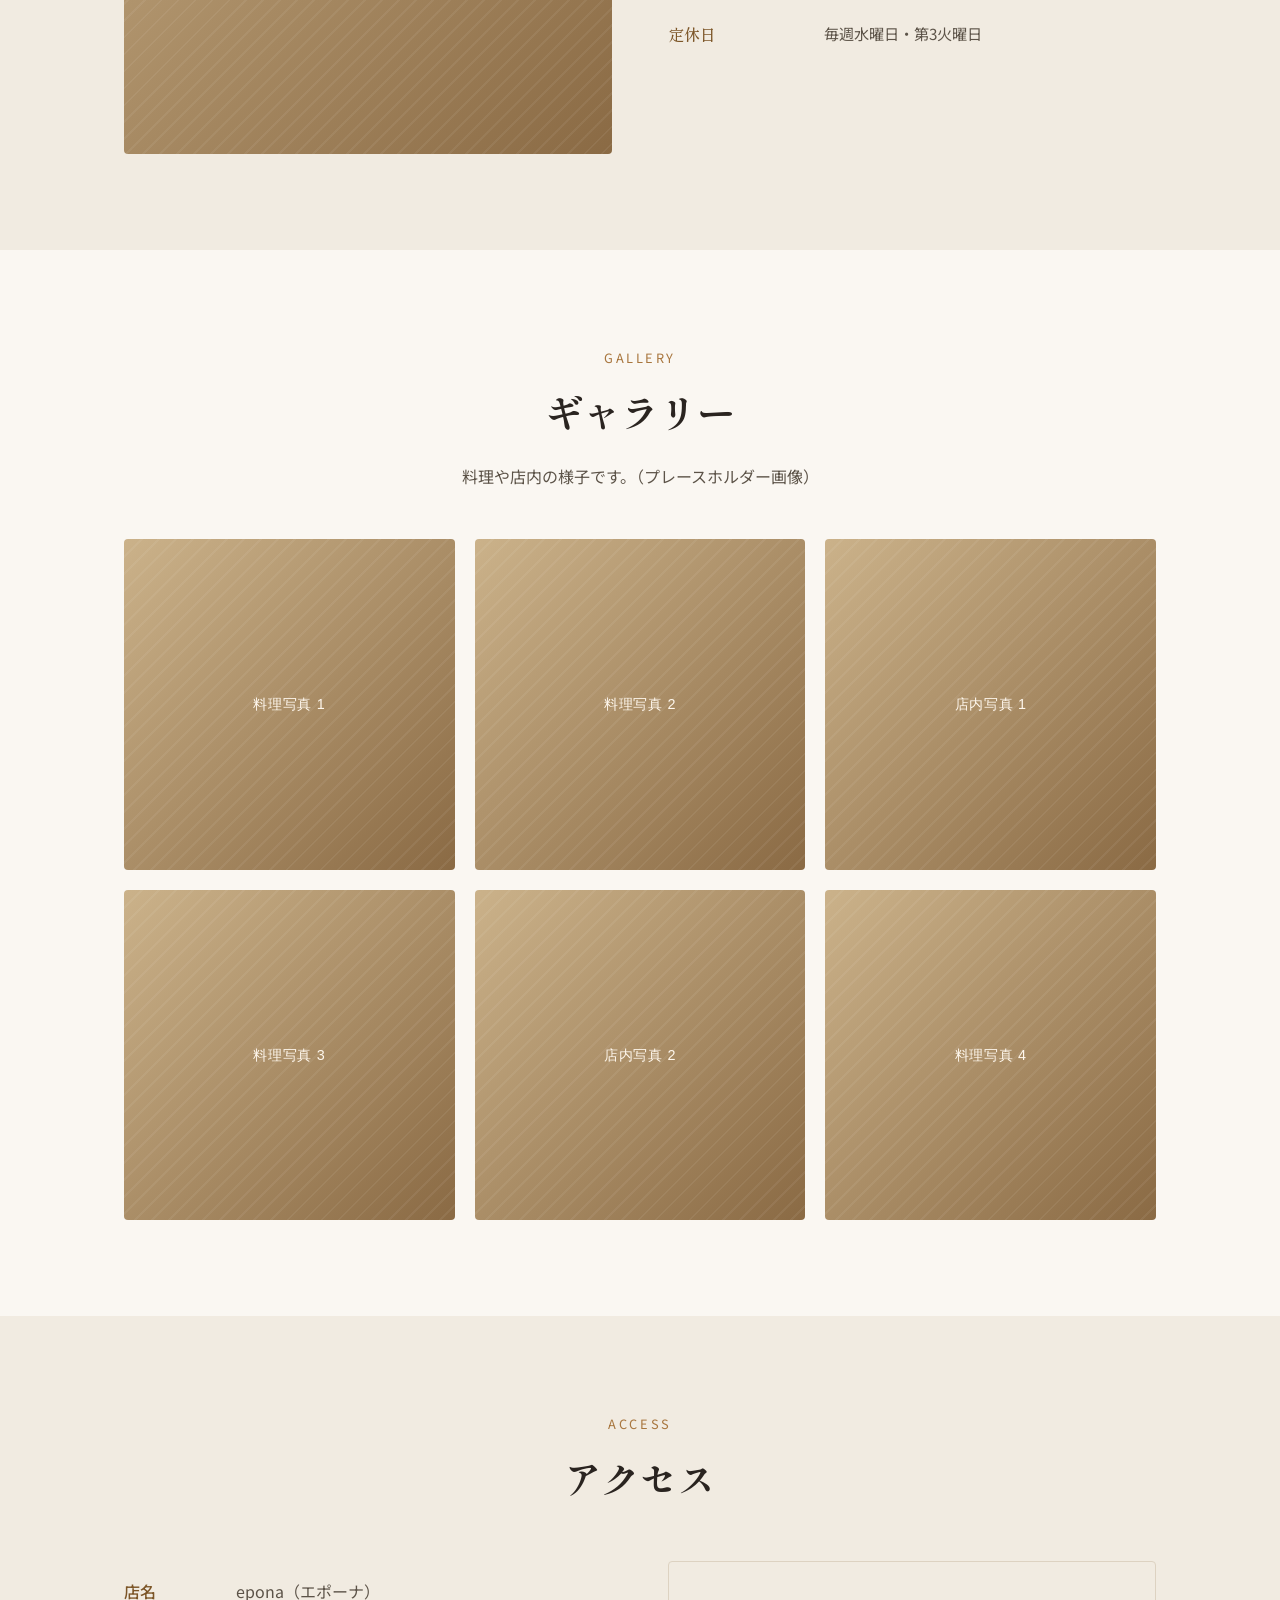
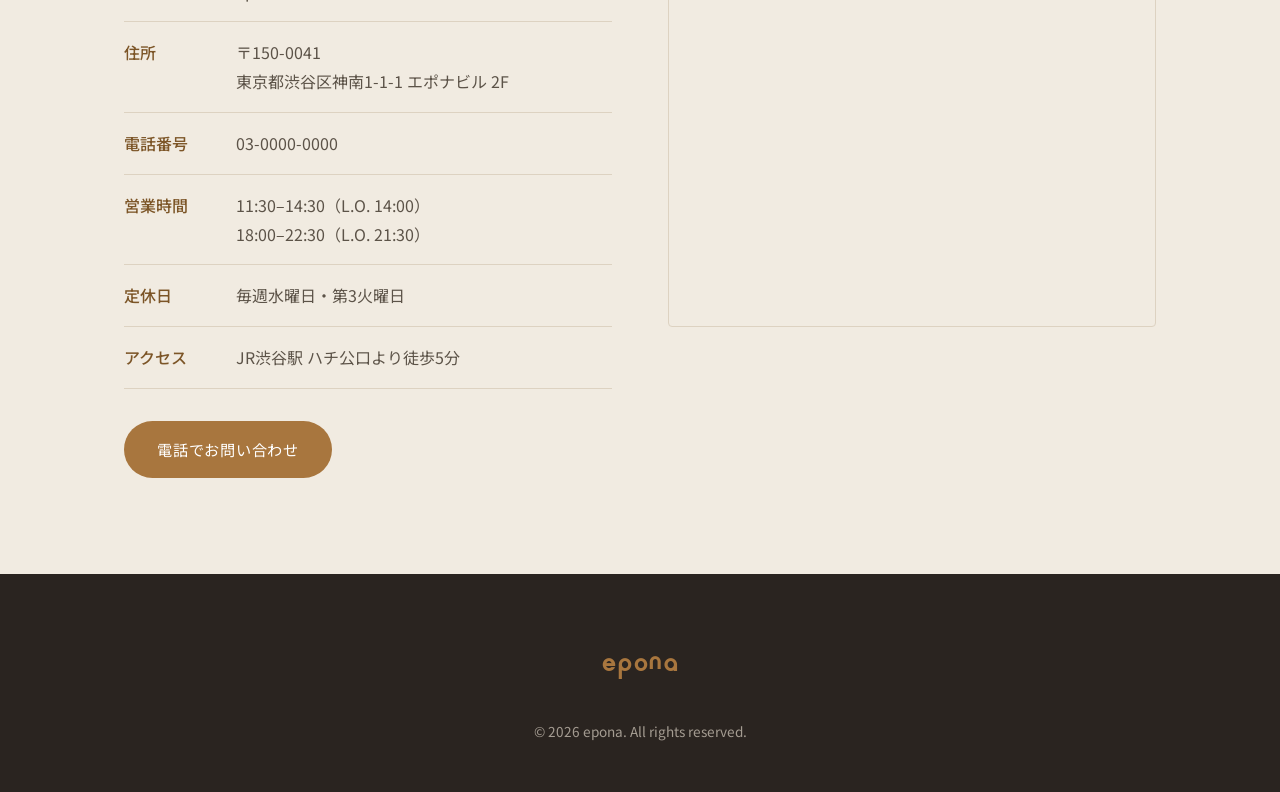
==== commit fdfe596b: "概要の内容を修正" ====
--- a/index.html
+++ b/index.html
@@ -70,12 +70,9 @@
         </div>
         <div class="about__text">
           <p>
-            epona（エポーナ）は、旬の食材と丁寧な仕込みにこだわる
-            フレンチビストロです。落ち着いた木の温もりある空間で、
-            シェフが目の前で仕上げる一皿とともに、ゆったりとした時間をお過ごしいただけます。
-          </p>
-          <p>
-            ※本文はプレースホルダーです。実際の店舗コンセプトに合わせて差し替えてください。
+            epona（エポーナ）は、1組限定・完全予約制のレストランです。
+            季節の食材と自家菜園の野菜やハーブを使った、月替わりのおまかせコース料理のみをご提供しております。
+            ソムリエが選んだペアリングもご用意しております。
           </p>
 
           <ul class="about__features">
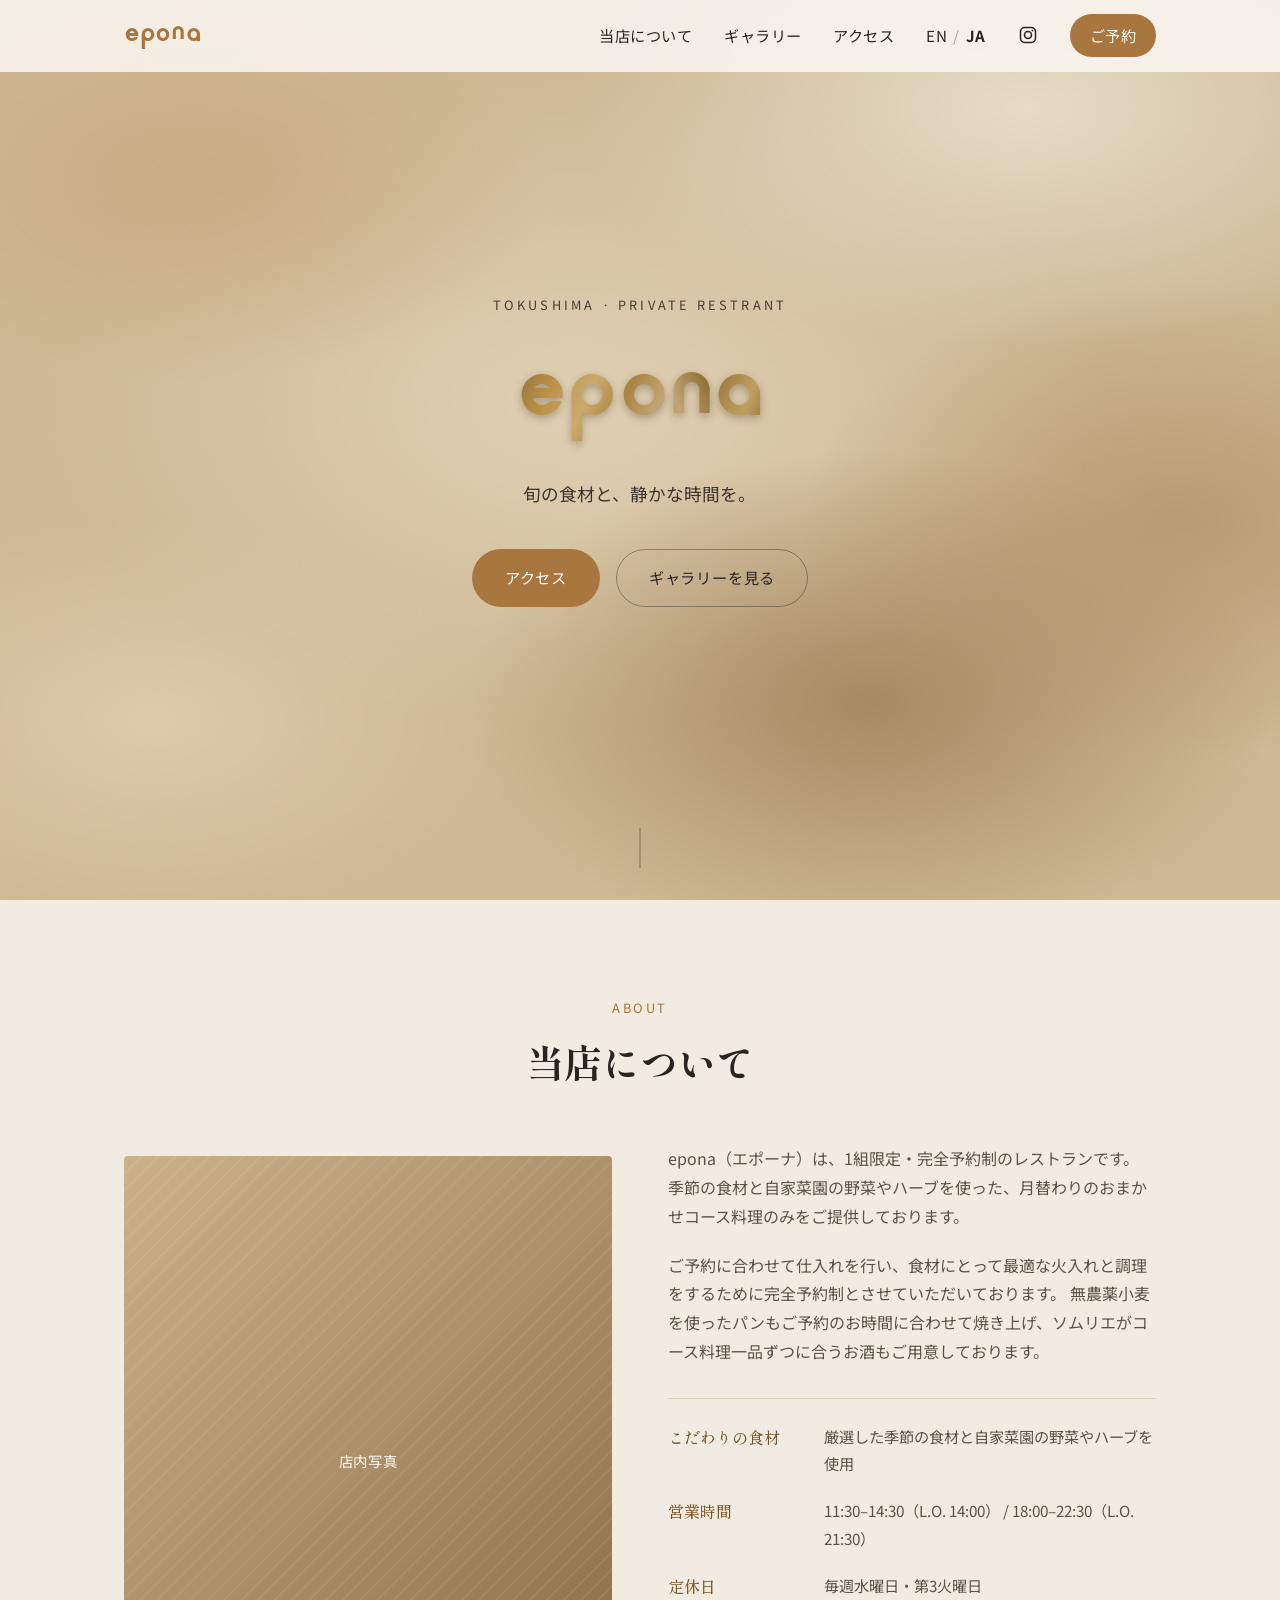
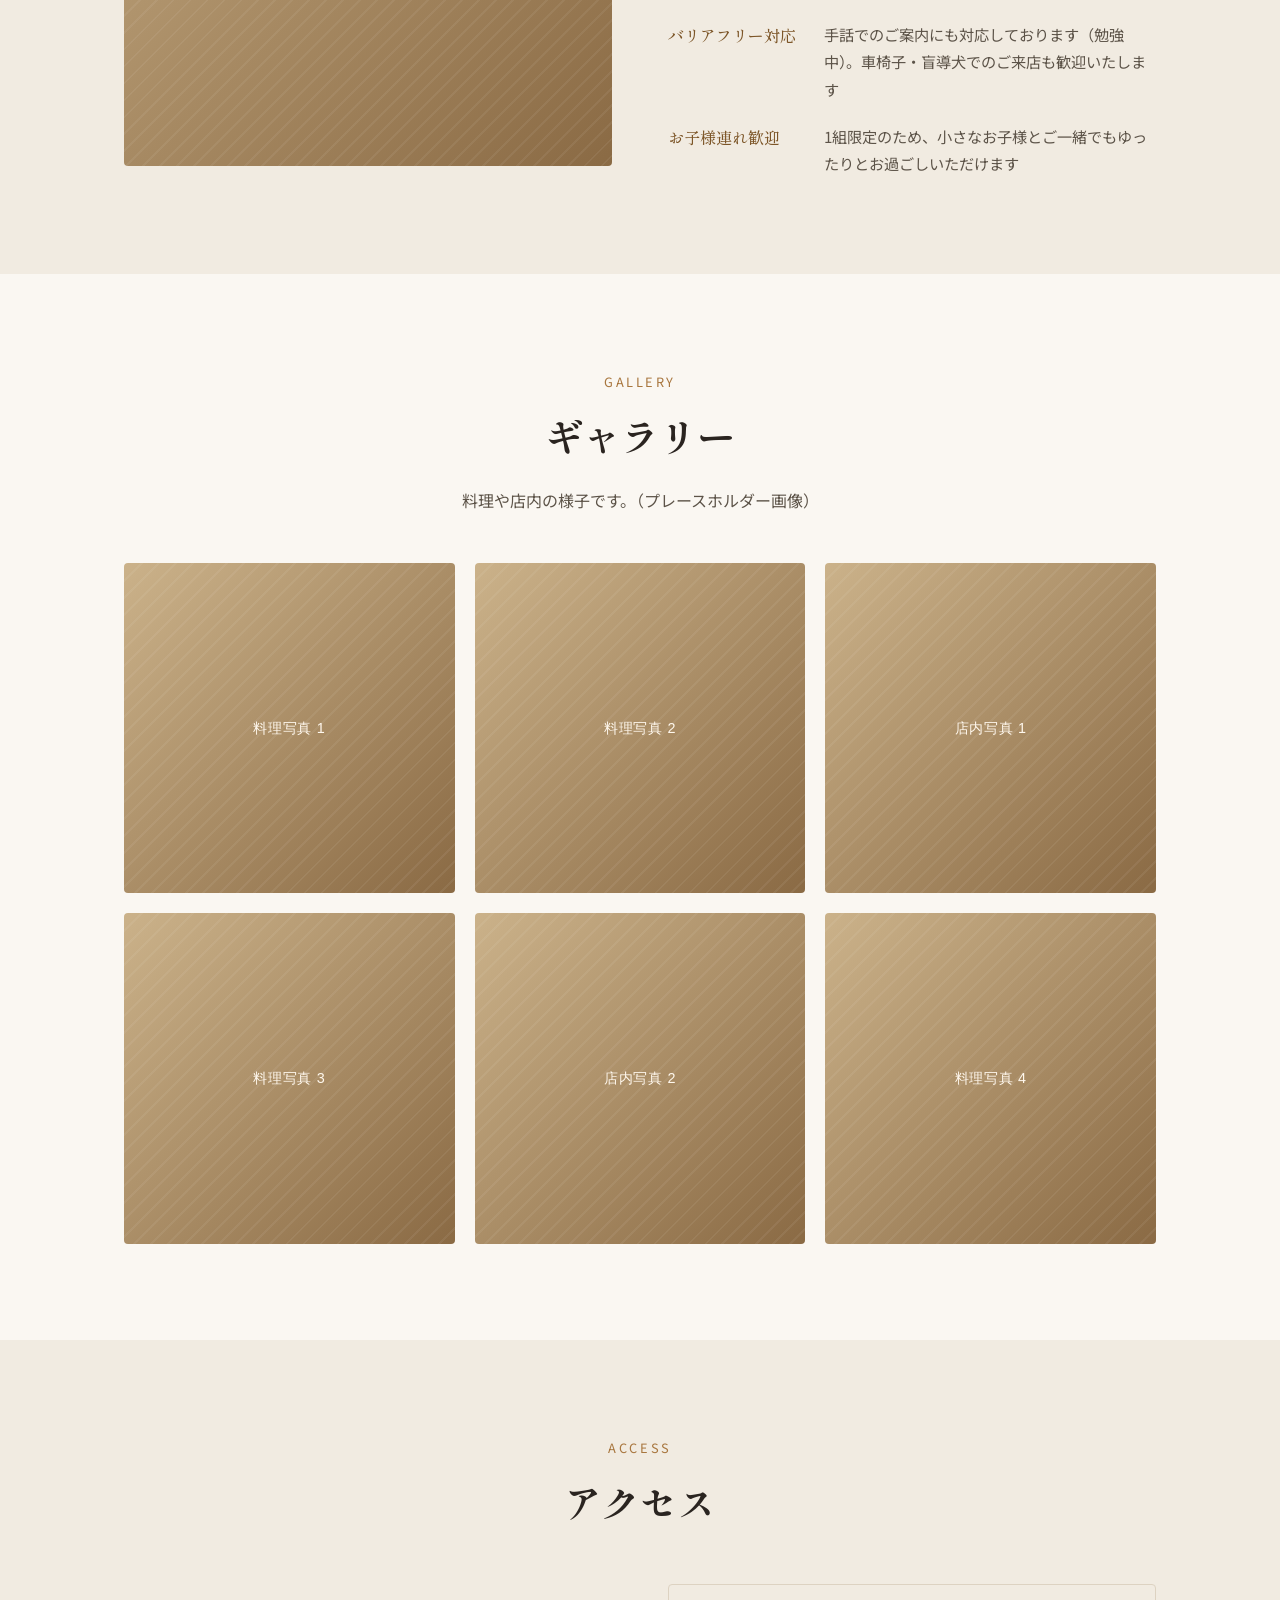
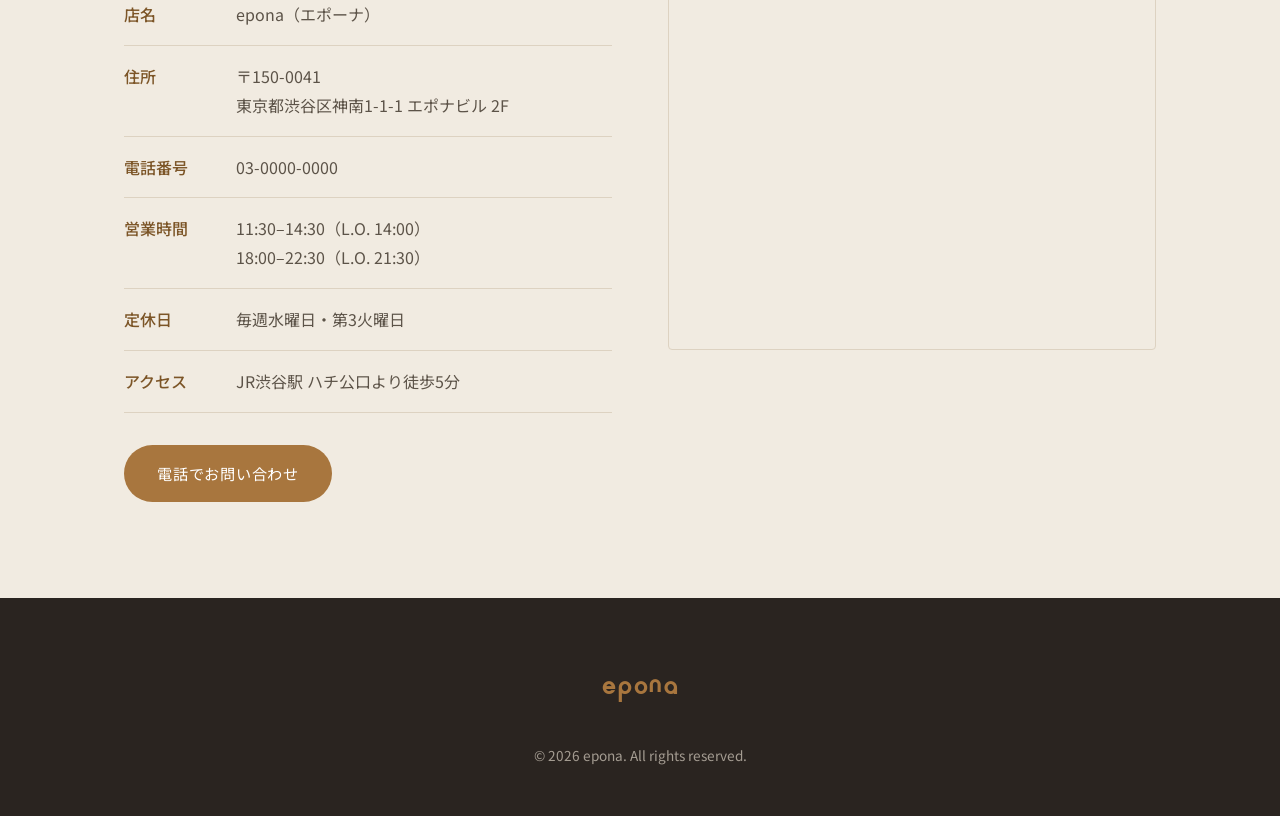
==== commit 465d8b45: "概要の説明を修正" ====
--- a/index.html
+++ b/index.html
@@ -16,7 +16,7 @@
   <div class="header__inner container">
     <a href="#top" class="logo" aria-label="epona"><span aria-hidden="true">epo<span class="n-flip n-flip-logo">u</span>a</span></a>
     <nav class="nav" id="nav">
-      <a href="#about" class="nav__link">概要</a>
+      <a href="#about" class="nav__link">当店について</a>
       <a href="#gallery" class="nav__link">ギャラリー</a>
       <a href="#access" class="nav__link">アクセス</a>
       <div class="nav__lang">
@@ -58,11 +58,11 @@
     </a>
   </section>
 
-  <!-- ===== 概要 ===== -->
+  <!-- ===== 当店について ===== -->
   <section class="section about" id="about">
     <div class="container">
       <p class="section__eyebrow">ABOUT</p>
-      <h2 class="section__title">概要</h2>
+      <h2 class="section__title">当店について</h2>
 
       <div class="about__grid">
         <div class="about__image placeholder-img" aria-hidden="true">
@@ -72,18 +72,23 @@
           <p>
             epona（エポーナ）は、1組限定・完全予約制のレストランです。
             季節の食材と自家菜園の野菜やハーブを使った、月替わりのおまかせコース料理のみをご提供しております。
-            ソムリエが選んだペアリングもご用意しております。
           </p>
+          <p>
+            ご予約に合わせて仕入れを行い、食材にとって最適な火入れと調理をするために完全予約制とさせていただいております。
+            <!--契約農家の-->無農薬小麦を使ったパンもご予約のお時間に合わせて焼き上げ、ソムリエがコース料理一品ずつに合うお酒もご用意しております。
+          </p>
 
           <ul class="about__features">
             <li>
               <strong>こだわりの食材</strong>
-              <span>契約農家から届く旬の野菜と厳選した食材を使用</span>
-            </li>
+              <span>厳選した季節の食材と自家菜園の野菜やハーブを使用</span>
+            </li>
+            <!--
             <li>
               <strong>シェフ紹介</strong>
-              <span>フランス修業を経たシェフによる本格ビストロ料理</span>
-            </li>
+              <span>フランス修業を経たシェフによる、一皿ごとのおまかせコース</span>
+            </li>
+          -->
             <li>
               <strong>営業時間</strong>
               <span>11:30–14:30（L.O. 14:00） / 18:00–22:30（L.O. 21:30）</span>
@@ -91,6 +96,14 @@
             <li>
               <strong>定休日</strong>
               <span>毎週水曜日・第3火曜日</span>
+            </li>
+            <li>
+              <strong>バリアフリー対応</strong>
+              <span>手話でのご案内にも対応しております（勉強中）。車椅子・盲導犬でのご来店も歓迎いたします</span>
+            </li>
+            <li>
+              <strong>お子様連れ歓迎</strong>
+              <span>1組限定のため、小さなお子様とご一緒でもゆったりとお過ごしいただけます</span>
             </li>
           </ul>
         </div>
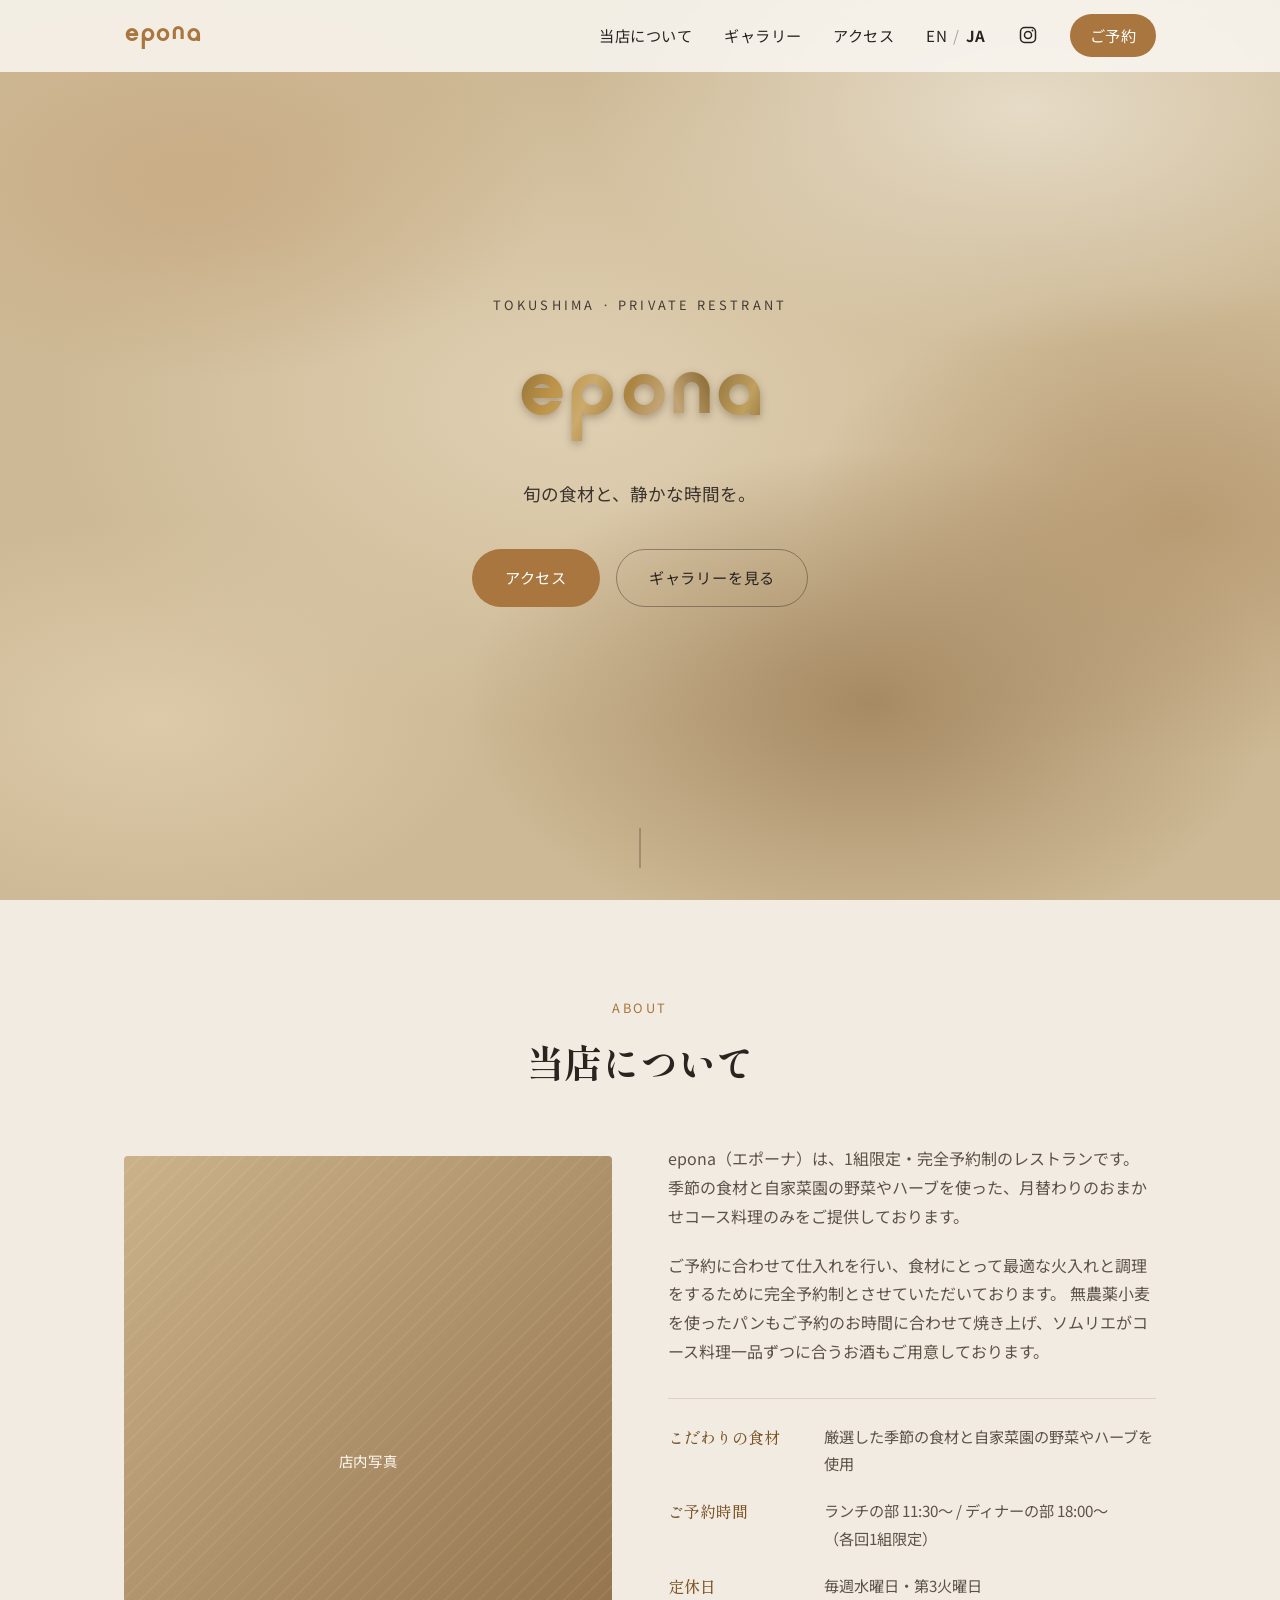
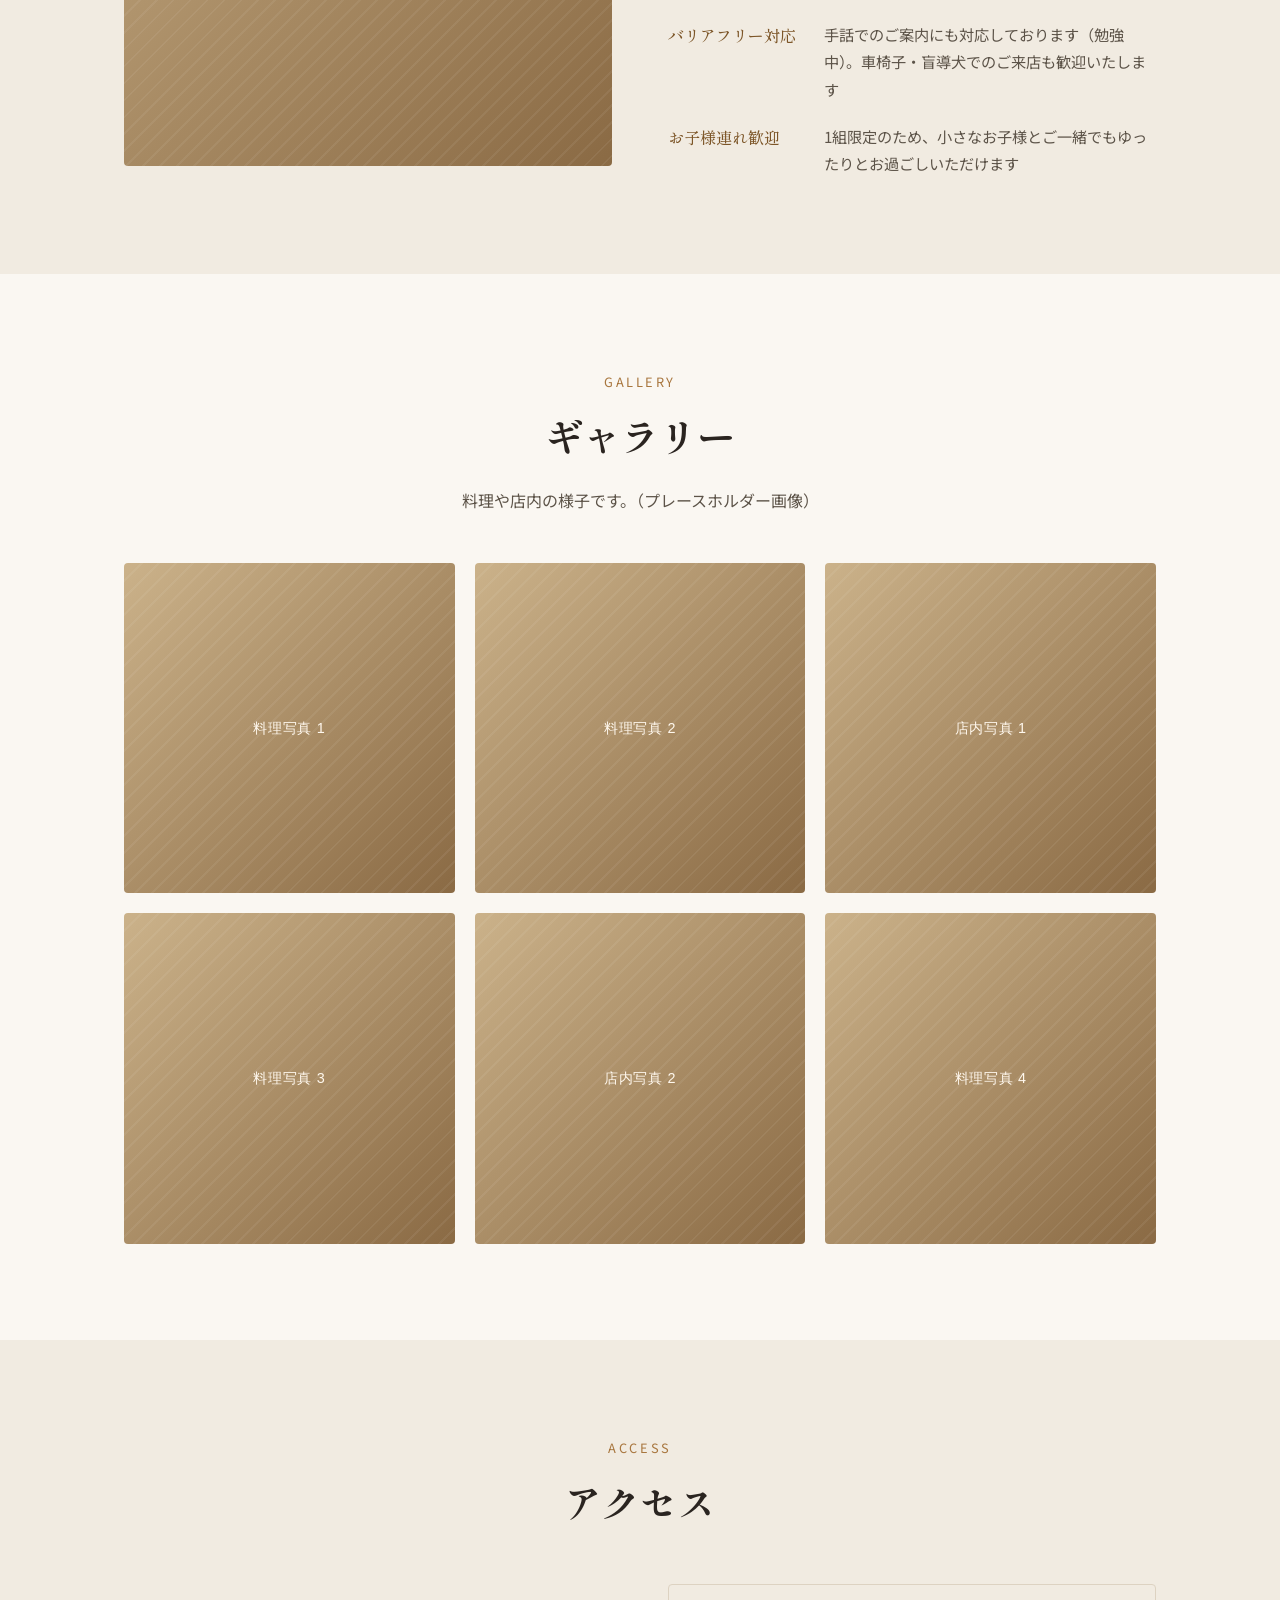
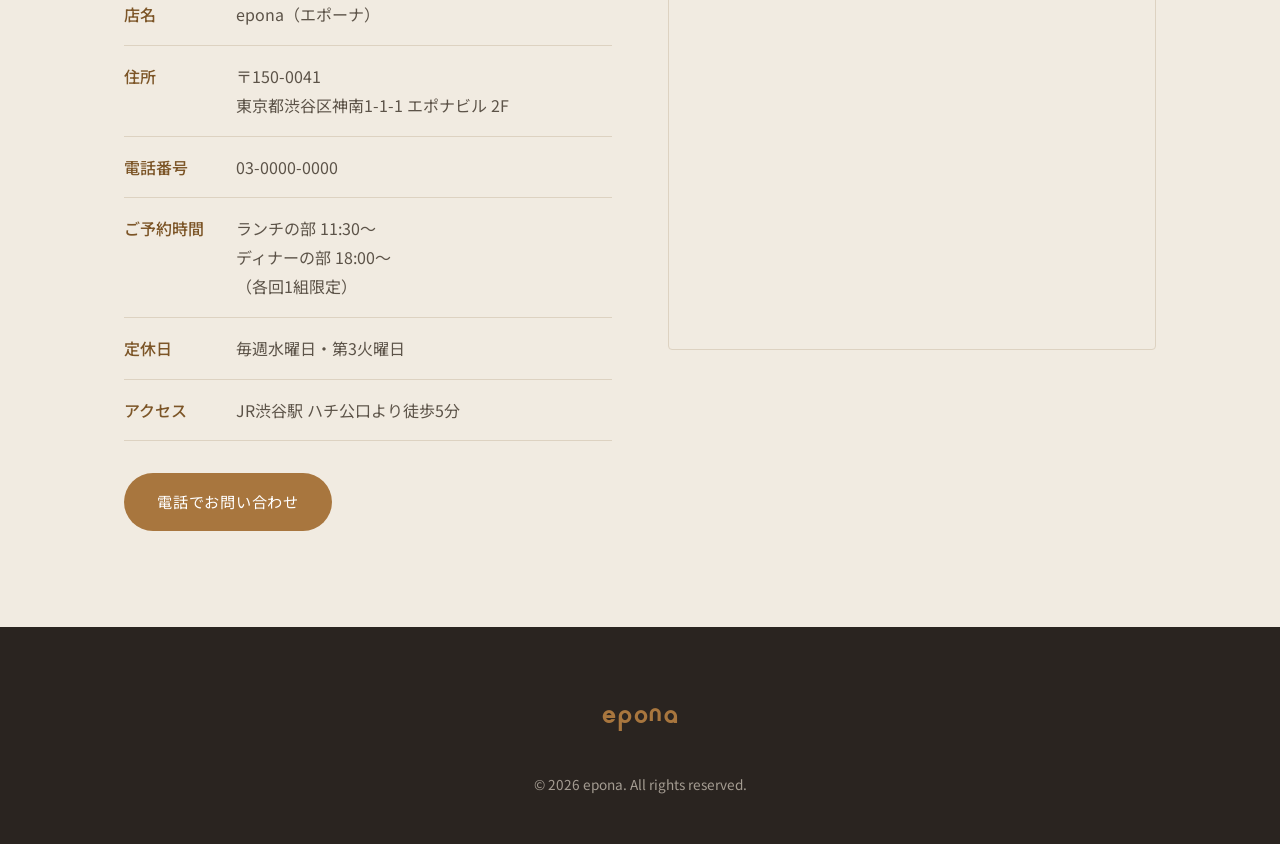
==== commit 68700135: "営業時間を修正" ====
--- a/index.html
+++ b/index.html
@@ -90,8 +90,8 @@
             </li>
           -->
             <li>
-              <strong>営業時間</strong>
-              <span>11:30–14:30（L.O. 14:00） / 18:00–22:30（L.O. 21:30）</span>
+              <strong>ご予約時間</strong>
+              <span>ランチの部 11:30〜 / ディナーの部 18:00〜<br>（各回1組限定）</span>
             </li>
             <li>
               <strong>定休日</strong>
@@ -158,8 +158,8 @@
               <dd><a href="tel:0300000000">03-0000-0000</a></dd>
             </div>
             <div class="access__row">
-              <dt>営業時間</dt>
-              <dd>11:30–14:30（L.O. 14:00）<br>18:00–22:30（L.O. 21:30）</dd>
+              <dt>ご予約時間</dt>
+              <dd>ランチの部 11:30〜<br>ディナーの部 18:00〜<br>（各回1組限定）</dd>
             </div>
             <div class="access__row">
               <dt>定休日</dt>
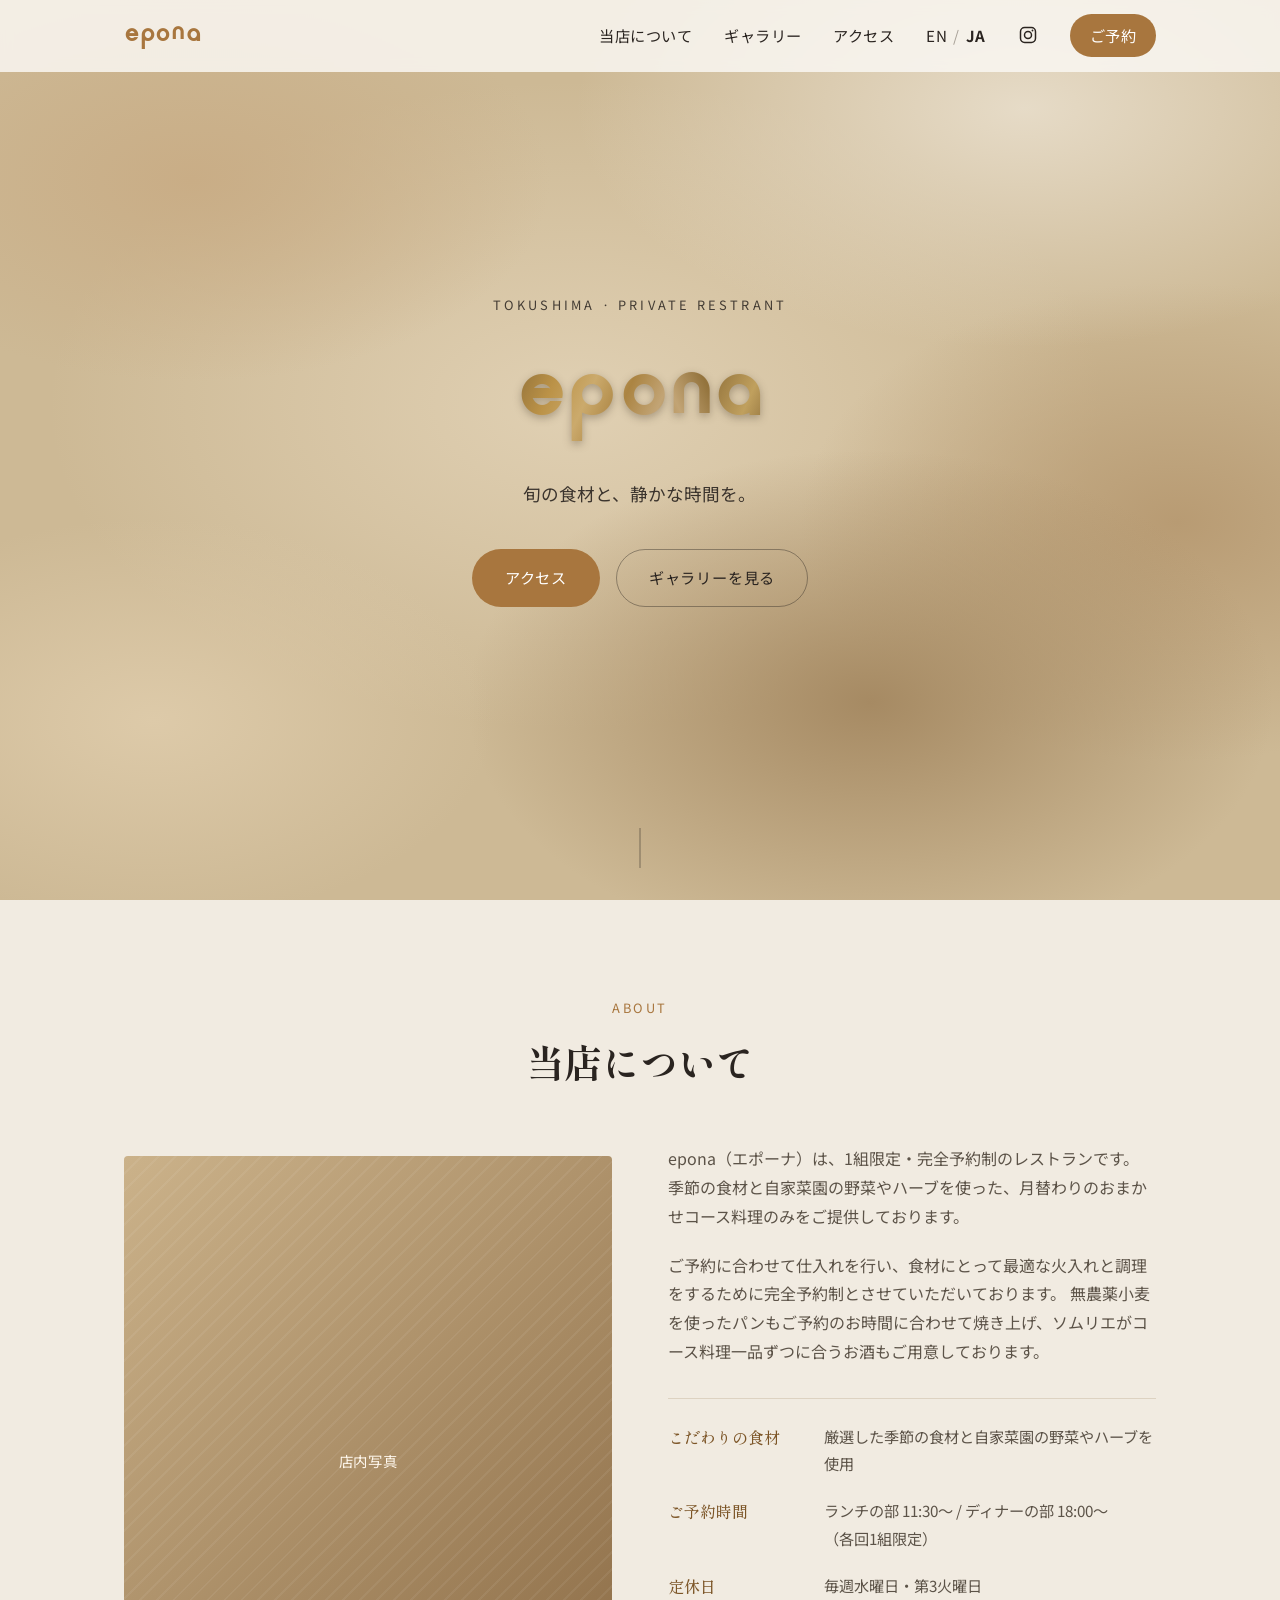
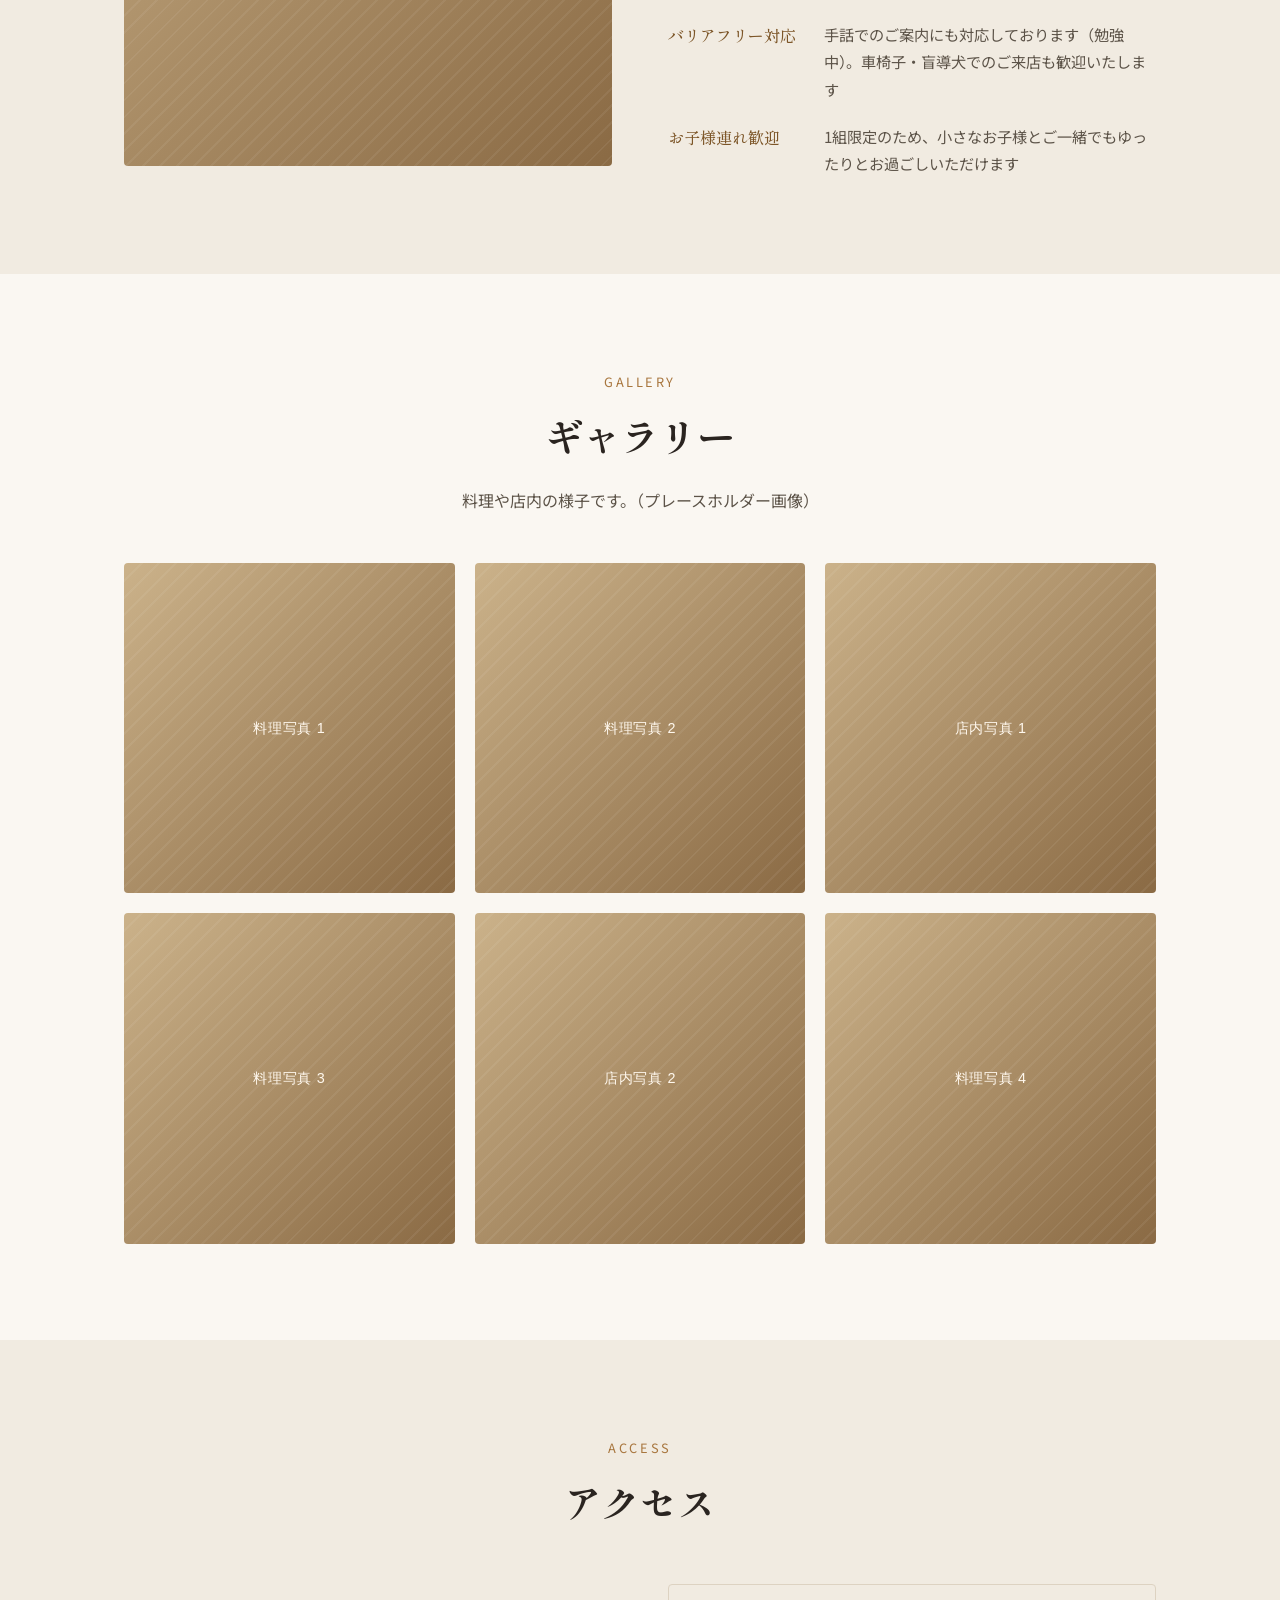
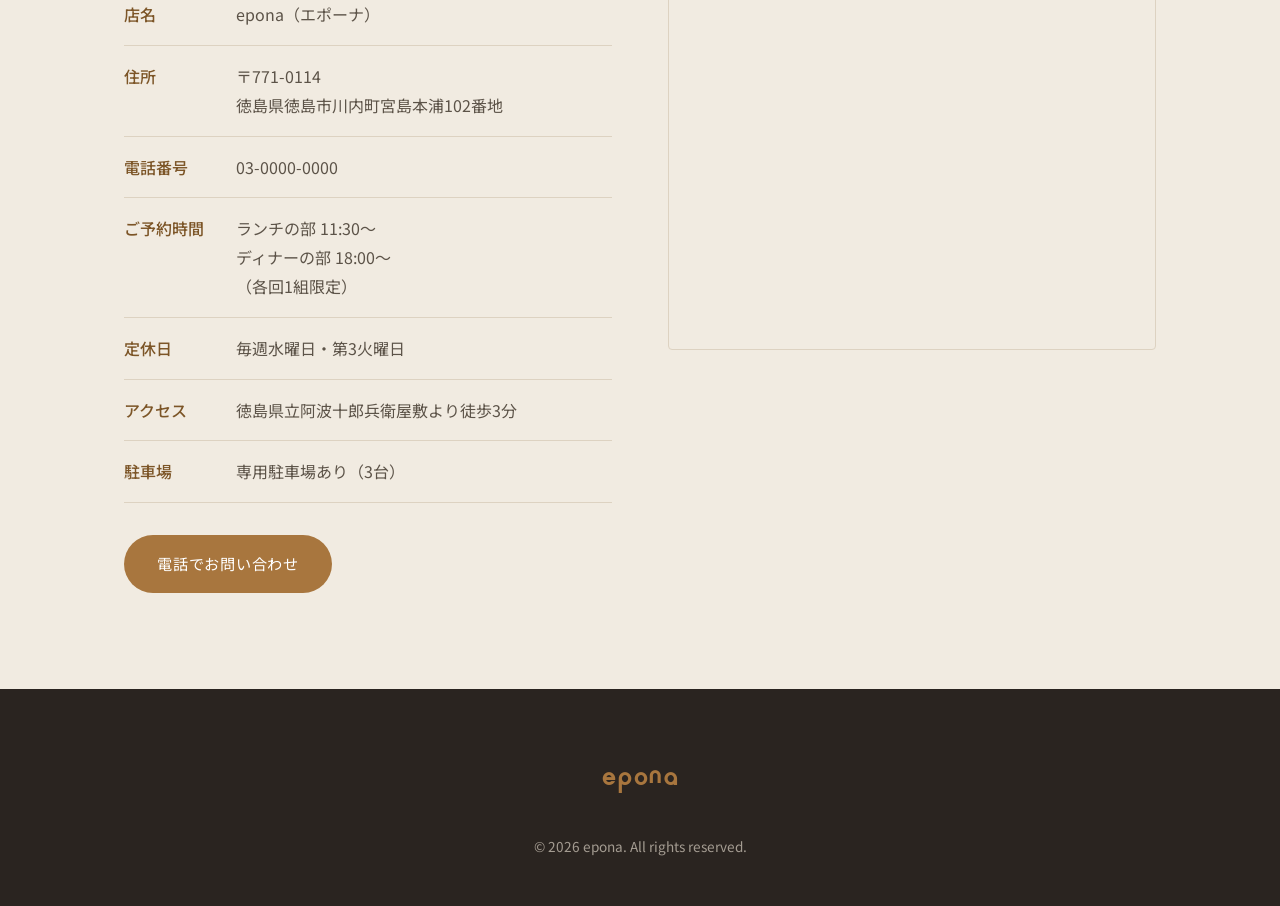
==== commit 34428ac6: "アクセス情報を更新" ====
--- a/index.html
+++ b/index.html
@@ -151,7 +151,7 @@
             </div>
             <div class="access__row">
               <dt>住所</dt>
-              <dd>〒150-0041<br>東京都渋谷区神南1-1-1 エポナビル 2F</dd>
+              <dd>〒771-0114<br>徳島県徳島市川内町宮島本浦102番地</dd>
             </div>
             <div class="access__row">
               <dt>電話番号</dt>
@@ -167,16 +167,21 @@
             </div>
             <div class="access__row">
               <dt>アクセス</dt>
-              <dd>JR渋谷駅 ハチ公口より徒歩5分</dd>
+              <dd>徳島県立阿波十郎兵衛屋敷より徒歩3分</dd>
+            </div>
+            <div class="access__row">
+              <dt>駐車場</dt>
+              <dd>専用駐車場あり（3台）</dd>
             </div>
           </dl>
           <a href="tel:0300000000" class="btn btn--primary access__call">電話でお問い合わせ</a>
         </div>
 
         <div class="access__map">
+          
           <iframe
             title="店舗地図"
-            src="https://www.google.com/maps?q=%E6%9D%B1%E4%BA%AC%E9%83%BD%E6%B8%8B%E8%B0%B7%E5%8C%BA%E7%A5%9E%E5%8D%971-1-1&z=16&output=embed"
+            src="https://www.google.com/maps/embed?pb=!1m18!1m12!1m3!1d2320.4247591915528!2d134.5841079544287!3d34.090194515625896!2m3!1f0!2f0!3f0!3m2!1i1024!2i768!4f13.1!3m3!1m2!1s0x35536db5ff1058d5%3A0xec5d7f01f79faf17!2z44CSNzcxLTAxMTQg5b6z5bO255yM5b6z5bO25biC5bed5YaF55S65a6u5bO25pys5rWm77yR77yQ77yS!5e0!3m2!1sja!2sjp!4v1790388606325!5m2!1sja!2sjp"
             width="100%"
             height="100%"
             style="border:0;"
